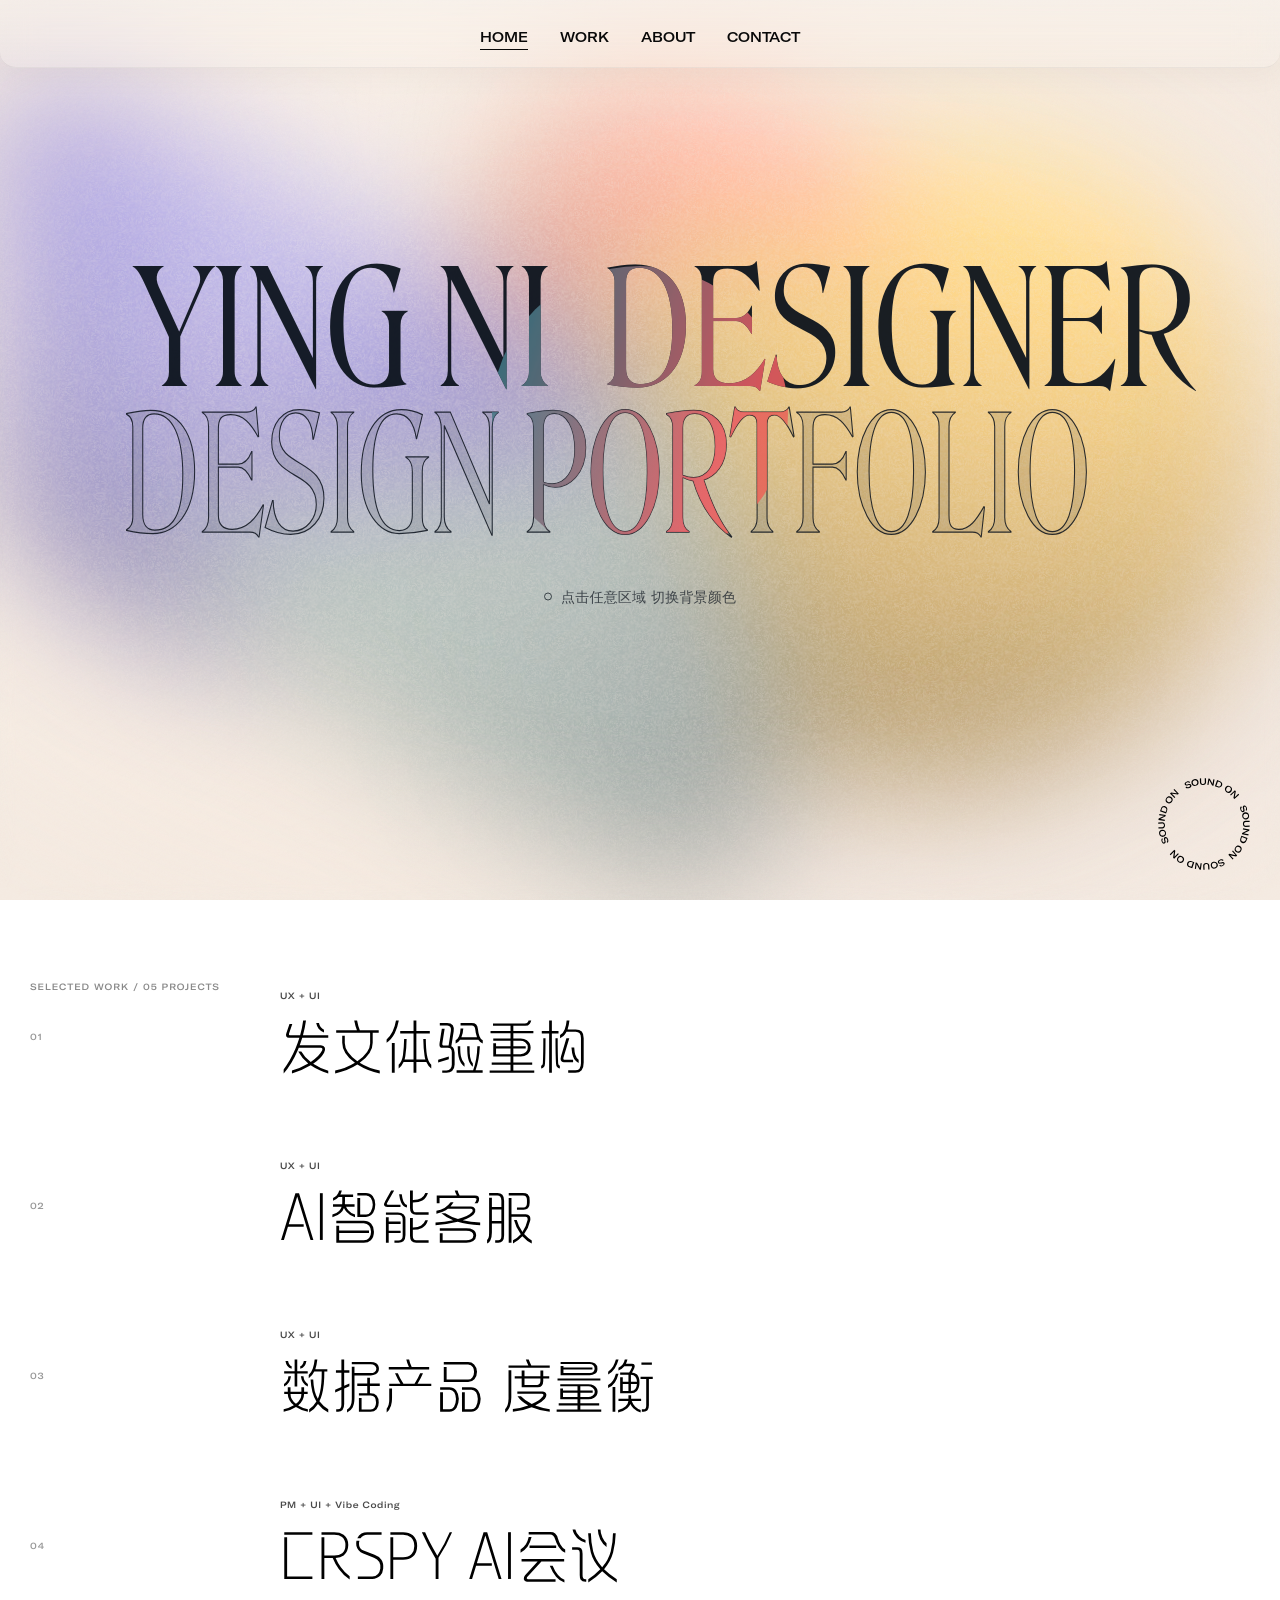
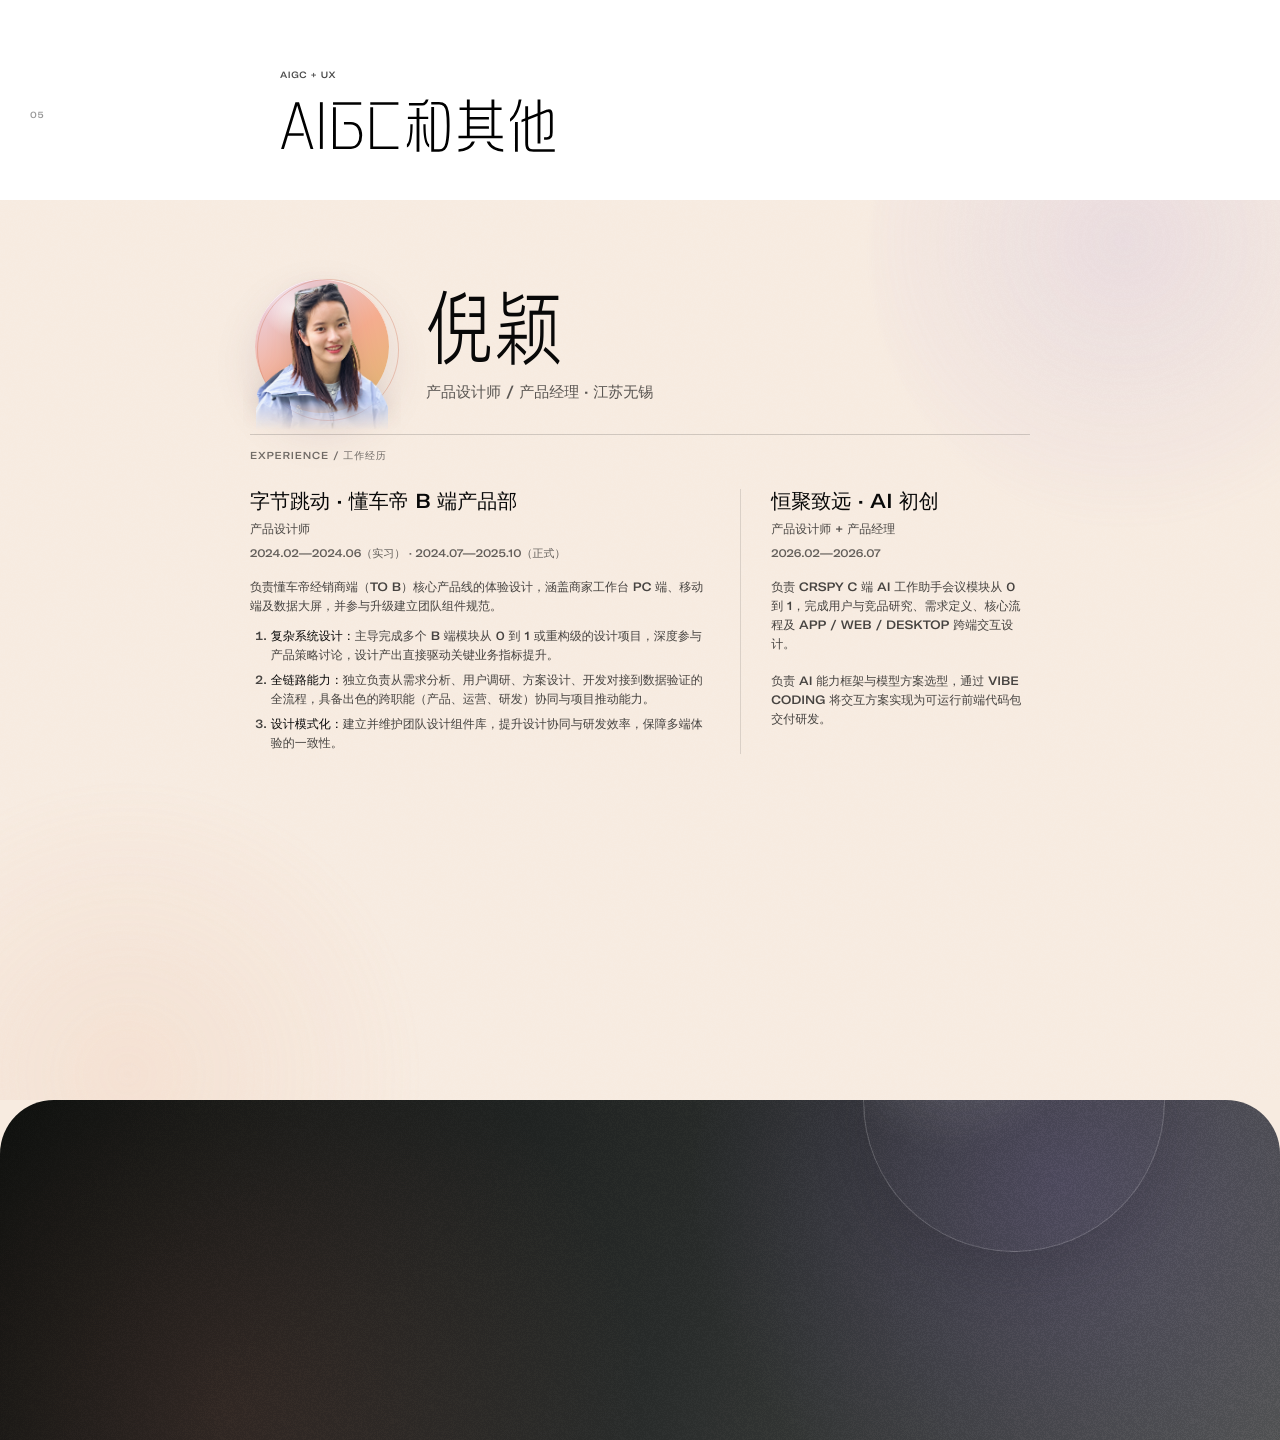
==== index.html @ a5296f66 "Deploy portfolio website" ====
<!doctype html>
<html lang="zh-CN">
  <head>
    <meta charset="UTF-8" />
    <meta name="viewport" content="width=device-width, initial-scale=1" />
    <meta
      name="description"
      content="Ying Ni — designer working where product design, systems thinking and code meet."
    />
    <meta name="theme-color" content="#f4eae1" />
    <title>YING NI DESIGNER — Design Portfolio</title>
    <link rel="stylesheet" href="styles.css?v=20261021-56" />
    <script>document.documentElement.classList.add("js");</script>
    <script src="reference-assets/js/three.r125.min.js" defer></script>
    <script src="reference-assets/js/OBJLoader.js" defer></script>
    <script src="script.js?v=20261021-28" defer></script>
  </head>
  <body>
    <a class="skip-link" href="#work">跳到作品</a>

    <div class="page-transition" aria-hidden="true"></div>
    <div class="project-cursor" aria-hidden="true">
      <span>VIEW PROJECT</span>
      <b>↗</b>
    </div>
    <div class="work-hover-fx" data-work-hover-fx aria-hidden="true"></div>

    <nav class="nav" aria-label="主要导航">
      <div class="nav-primary">
        <button class="nav-link nav-home underline-trigger" type="button" data-scroll-home>
          <span>HOME</span><i aria-hidden="true"></i>
        </button>
        <button class="nav-link nav-work underline-trigger" type="button" data-scroll-work>
          <span>WORK</span><i aria-hidden="true"></i>
        </button>
        <button class="nav-link nav-about underline-trigger" type="button" data-scroll-about>
          <span>ABOUT</span><i aria-hidden="true"></i>
        </button>
        <button class="nav-link nav-contact underline-trigger" type="button" data-scroll-contact>
          <span>CONTACT</span><i aria-hidden="true"></i>
        </button>
      </div>
    </nav>

    <main>
      <section class="hero" id="top" aria-labelledby="hero-title" data-hero>
        <div class="webgl-wrapper" data-webgl aria-hidden="true"></div>
        <div class="webgl-fallback" aria-hidden="true"></div>
        <div class="noise" aria-hidden="true"></div>
        <div class="hero-material" aria-hidden="true">
          <span class="hero-material-grain"></span>
        </div>

        <div class="hero-copy">
          <div class="hero-copy-inner">
            <h1 id="hero-title">
              <span class="reveal-mask hero-mask-1"><span class="reveal-line"><span class="title-text title-line-one">YING NI&nbsp; DESIGNER</span></span></span>
              <span class="reveal-mask hero-mask-2"><span class="reveal-line"><span class="title-text title-line-two">DESIGN PORTFOLIO</span></span></span>
            </h1>
            <p class="hero-instruction reveal-mask hero-mask-3">
              <span class="reveal-line">点击任意区域 切换背景颜色</span>
            </p>
          </div>
        </div>

        <div class="hero-copy hero-copy-accent" aria-hidden="true">
          <div class="hero-copy-inner">
            <span class="title-text title-line-one">YING NI&nbsp; DESIGNER</span>
            <span class="title-text title-line-two">DESIGN PORTFOLIO</span>
            <p class="hero-instruction hero-accent-spacer"><span>&nbsp;</span></p>
          </div>
        </div>

        <div class="hero-lens-ring" aria-hidden="true"></div>

        <button class="sound-control" type="button" aria-label="打开声音" aria-pressed="false" data-sound>
          <img class="sound-icon sound-icon-off" src="reference-assets/img/sound_on.svg" alt="" />
          <img class="sound-icon sound-icon-on" src="reference-assets/img/sound_off.svg" alt="" />
        </button>
      </section>

      <section class="work" id="work" aria-label="精选作品">
        <a class="work-item" href="project-posting.html?v=20261020-2" data-project data-hover-image="reference-assets/work-fx/01X-r4.png" data-hover-color="#f2e8dc" data-hover-scale="1">
          <span class="work-inner">
            <span class="work-org reveal-mask"><span>UX + UI</span></span>
            <span class="work-title work-title-vector reveal-mask" role="img" aria-label="发文体验重构"><span aria-hidden="true"><img class="work-title-art" style="--title-art-width: 499px" src="reference-assets/img/work-title-posting.svg" alt="" draggable="false" /></span></span>
          </span>
        </a>

        <a class="work-item" href="project-ai-service.html?v=20261020-2" data-project data-hover-image="reference-assets/work-fx/02X-r4.png" data-hover-color="#e8edf5" data-hover-scale="1">
          <span class="work-inner">
            <span class="work-org reveal-mask"><span>UX + UI</span></span>
            <span class="work-title work-title-vector reveal-mask" role="img" aria-label="AI智能客服"><span aria-hidden="true"><img class="work-title-art" style="--title-art-width: 411px" src="reference-assets/img/work-title-ai-service.svg" alt="" draggable="false" /></span></span>
          </span>
        </a>

        <a class="work-item" href="project-metrics.html?v=20261020-2" data-project data-hover-image="reference-assets/work-fx/03X-r4.png" data-hover-color="#eee8dd" data-hover-scale="1">
          <span class="work-inner">
            <span class="work-org reveal-mask"><span>UX + UI</span></span>
            <span class="work-title work-title-vector reveal-mask" role="img" aria-label="数据产品 度量衡"><span aria-hidden="true"><img class="work-title-art" style="--title-art-width: 607px" src="reference-assets/img/metric-title-art.svg" alt="" draggable="false" /></span></span>
          </span>
        </a>

        <a class="work-item" href="project-crspy-meeting.html?v=20261020-2" data-project data-hover-image="reference-assets/work-fx/04X-r4.png" data-hover-color="#e2efed" data-hover-scale="0.76">
          <span class="work-inner">
            <span class="work-org reveal-mask"><span>PM + UI + Vibe Coding</span></span>
            <span class="work-title work-title-vector reveal-mask" role="img" aria-label="CRSPY AI会议"><span aria-hidden="true"><img class="work-title-art" style="--title-art-width: 548px" src="reference-assets/img/work-title-crspy-meeting.svg" alt="" draggable="false" /></span></span>
          </span>
        </a>

        <a class="work-item" href="project-aigc.html?v=20261020-2" data-project data-hover-image="reference-assets/work-fx/05X-r4.png" data-hover-color="#eee7f2" data-hover-scale="1">
          <span class="work-inner">
            <span class="work-org reveal-mask"><span>AIGC + UX</span></span>
            <span class="work-title work-title-vector reveal-mask" role="img" aria-label="AIGC和其他"><span aria-hidden="true"><img class="work-title-art" style="--title-art-width: 448px" src="reference-assets/img/work-title-aigc.svg" alt="" draggable="false" /></span></span>
          </span>
        </a>
      </section>

      <section class="about-section" id="about" aria-labelledby="info-title">
      <div class="info-noise" aria-hidden="true"></div>
      <div class="info-grid">
        <div class="info-main">
          <div class="info-identity">
            <figure class="info-portrait">
              <img src="reference-assets/img/ying-ni-portrait-cutout.png?v=20261020-1" alt="倪颖个人照片" />
            </figure>
            <div class="info-name">
              <h2 id="info-title">倪颖</h2>
              <p>产品设计师 / 产品经理 · 江苏无锡</p>
            </div>
          </div>
        </div>
        <section class="info-experience" aria-labelledby="experience-title">
          <p class="info-section-label" id="experience-title">EXPERIENCE / 工作经历</p>
          <article class="info-job">
            <header>
              <h3>字节跳动 · 懂车帝 B 端产品部</h3>
              <p>产品设计师</p>
              <time>2024.02—2024.06（实习） · 2024.07—2025.10（正式）</time>
            </header>
            <p>负责懂车帝经销商端（TO B）核心产品线的体验设计，涵盖商家工作台 PC 端、移动端及数据大屏，并参与升级建立团队组件规范。</p>
            <ol>
              <li><strong>复杂系统设计：</strong>主导完成多个 B 端模块从 0 到 1 或重构级的设计项目，深度参与产品策略讨论，设计产出直接驱动关键业务指标提升。</li>
              <li><strong>全链路能力：</strong>独立负责从需求分析、用户调研、方案设计、开发对接到数据验证的全流程，具备出色的跨职能（产品、运营、研发）协同与项目推动能力。</li>
              <li><strong>设计模式化：</strong>建立并维护团队设计组件库，提升设计协同与研发效率，保障多端体验的一致性。</li>
            </ol>
          </article>
          <article class="info-job">
            <header>
              <h3>恒聚致远 · AI 初创</h3>
              <p>产品设计师 + 产品经理</p>
              <time>2026.02—2026.07</time>
            </header>
            <p>负责 CRSPY C 端 AI 工作助手会议模块从 0 到 1，完成用户与竞品研究、需求定义、核心流程及 APP / WEB / DESKTOP 跨端交互设计。</p>
            <p>负责 AI 能力框架与模型方案选型，通过 VIBE CODING 将交互方案实现为可运行前端代码包交付研发。</p>
          </article>
        </section>
      </div>
      </section>

      <section class="contact-section" id="contact" aria-labelledby="contact-title">
        <div class="contact-noise" aria-hidden="true"></div>
        <div class="contact-inner">
          <header class="contact-header">
            <h2 id="contact-title">CONTACTS</h2>
          </header>

          <div class="contact-details">
            <p>邮箱地址: <a href="mailto:niniaaccd@gmail.com">niniaaccd@gmail.com</a></p>
            <p class="contact-phone">微信/电话: <a href="tel:+8615505286572">155 0528 6572</a></p>
          </div>

          <footer class="contact-footer">
            <p>THANK YOU FOR YOUR VIEWING.</p>
            <p>更新时间：2026-10-21</p>
          </footer>
        </div>
      </section>
    </main>
  </body>
</html>
---- styles.css ----
@font-face {
  font-family: "Roslindale";
  src: url("reference-assets/fonts/Roslindale-DisplayCondensedLight.woff2") format("woff2");
  font-style: normal;
  font-weight: 350;
  font-display: swap;
}

@font-face {
  font-family: "GT America";
  src: url("reference-assets/fonts/GT-America-Extended-Medium.woff2") format("woff2");
  font-style: normal;
  font-weight: 300;
  font-display: swap;
}

@font-face {
  font-family: "Portfolio CN Light";
  src: url("reference-assets/fonts/Portfolio-CN-Light-subset.ttf") format("truetype");
  font-style: normal;
  font-weight: 300;
  font-display: swap;
}

:root {
  --paper: #f4eae1;
  --ink: #080808;
  --line: #e7e4e0;
  --display: "Roslindale", "Bodoni 72", Didot, "Times New Roman", serif;
  --sans: "GT America", "Arial Narrow", Arial, sans-serif;
}

* { box-sizing: border-box; }
html {
  scroll-behavior: smooth;
  scrollbar-width: none;
}
html::-webkit-scrollbar { display: none; }
body {
  margin: 0;
  min-width: 320px;
  color: var(--ink);
  background: #fff;
  font-family: var(--sans);
  -webkit-font-smoothing: antialiased;
  text-rendering: geometricPrecision;
}
main { background: #f7ebe0; }
button, a { color: inherit; font: inherit; }
button { border: 0; }
a { text-decoration: none; }
::selection { color: #fff; background: #5a3df1; }

.skip-link {
  position: fixed;
  z-index: 1000;
  top: 12px;
  left: 12px;
  padding: 10px 14px;
  color: #fff;
  background: #000;
  transform: translateY(-160%);
}
.skip-link:focus { transform: translateY(0); }

.page-transition {
  --transition-x: 50%;
  --transition-y: 50%;
  position: fixed;
  z-index: 900;
  inset: 0;
  pointer-events: none;
  background:
    radial-gradient(circle at var(--transition-x) var(--transition-y), rgba(255,255,255,.98) 0 16%, rgba(238,226,246,.96) 42%, #f7ebe0 72%, #fff 100%);
  clip-path: circle(0 at var(--transition-x) var(--transition-y));
  opacity: 1;
  transition: clip-path 680ms cubic-bezier(.76, 0, .24, 1);
}
.page-transition.is-active { clip-path: circle(150vmax at var(--transition-x) var(--transition-y)); }

.nav {
  position: fixed;
  z-index: 120;
  top: 0;
  left: 0;
  width: 100%;
  height: 68px;
  padding: 30px;
  pointer-events: none;
  background: linear-gradient(180deg, rgba(250,247,243,.44) 0%, rgba(250,247,243,.24) 100%);
  border-bottom: 1px solid rgba(8,8,8,.06);
  border-radius: 0 0 16px 16px;
  box-shadow: 0 8px 30px rgba(35,30,26,.035);
  backdrop-filter: blur(20px) saturate(1.08);
  -webkit-backdrop-filter: blur(20px) saturate(1.08);
  font-size: 14px;
  line-height: 14px;
  text-transform: uppercase;
  transition: color 320ms ease;
}
.is-about-view .nav { color: var(--ink); }
.nav-link {
  position: absolute;
  top: 30px;
  padding: 0;
  cursor: pointer;
  pointer-events: auto;
  background: transparent;
}
.nav-link > span { display: block; }
.nav-primary {
  position: absolute;
  top: 30px;
  left: 50%;
  display: flex;
  align-items: flex-start;
  gap: 32px;
  transform: translateX(-50%);
  pointer-events: auto;
}
.nav-primary .nav-link { position: relative; top: auto; padding: 0; }
.underline-trigger i {
  display: block;
  width: 0;
  height: 1px;
  margin-top: 5px;
  background: currentColor;
  transition: width 420ms cubic-bezier(.16, 1, .3, 1);
}
.underline-trigger:hover i,
.underline-trigger:focus-visible i,
.nav .nav-link[aria-current="location"] > i { width: 100%; }
.underline-trigger:focus-visible { outline: none; }

.hero {
  --lens-x: 50%;
  --lens-y: 46%;
  position: relative;
  width: 100%;
  height: 100vh;
  overflow: hidden;
  isolation: isolate;
  cursor: pointer;
  background: var(--paper);
  user-select: none;
}
.webgl-wrapper,
.webgl-fallback {
  position: absolute;
  z-index: 0;
  inset: 0;
  width: 100%;
  height: 100vh;
  pointer-events: none;
}
.webgl-wrapper canvas {
  display: block;
  filter: blur(64px) saturate(1.06);
  opacity: .76;
}
.webgl-fallback {
  display: none;
  background:
    radial-gradient(circle at 31% 32%, #8d83d8 0 18%, transparent 46%),
    radial-gradient(circle at 72% 29%, #edc879 0 17%, transparent 45%),
    radial-gradient(circle at 56% 68%, #e99a87 0 18%, transparent 48%),
    radial-gradient(circle at 32% 73%, #7f9396 0 12%, transparent 43%);
  filter: blur(64px) saturate(1.06);
  opacity: .76;
}
.webgl-failed .webgl-fallback { display: block; }
.noise,
.info-noise,
.contact-noise {
  position: absolute;
  z-index: 1;
  inset: 0;
  pointer-events: none;
  width: 100%;
  height: 100vh;
  opacity: .2;
  mix-blend-mode: overlay;
  background: url("reference-assets/img/noise.png") repeat;
  background-size: auto;
}
.noise {
  opacity: .07;
  mix-blend-mode: soft-light;
}

.hero-material {
  position: absolute;
  z-index: 2;
  inset: 0;
  overflow: hidden;
  pointer-events: none;
  background:
    radial-gradient(ellipse at 22% 20%, rgba(255,255,255,.15), transparent 38%),
    radial-gradient(ellipse at 78% 76%, rgba(72,56,150,.055), transparent 48%);
  backdrop-filter: blur(7px) saturate(1.13) contrast(1.015);
  -webkit-backdrop-filter: blur(7px) saturate(1.13) contrast(1.015);
  -webkit-mask-image: radial-gradient(ellipse 82% 72% at 50% 49%, #000 0 42%, rgba(0,0,0,.76) 64%, transparent 92%);
  mask-image: radial-gradient(ellipse 82% 72% at 50% 49%, #000 0 42%, rgba(0,0,0,.76) 64%, transparent 92%);
}
.hero-material::before,
.hero-material::after {
  content: "";
  position: absolute;
  pointer-events: none;
}
.hero-material::before {
  top: -42%;
  left: -18%;
  width: 78%;
  height: 156%;
  border-radius: 50%;
  background:
    radial-gradient(ellipse at center, rgba(255,255,255,.38) 0%, rgba(255,255,255,.13) 24%, transparent 66%),
    linear-gradient(114deg, transparent 23%, rgba(255,255,255,.18) 47%, transparent 69%);
  filter: blur(24px);
  mix-blend-mode: screen;
  opacity: .54;
  transform: rotate(10deg) translate3d(-4%, 0, 0);
  animation: material-caustic 13s ease-in-out infinite alternate;
}
.hero-material::after {
  display: none;
}
.hero-material-grain {
  position: absolute;
  z-index: 1;
  inset: -18%;
  background-image:
    url("reference-assets/img/noise.png"),
    repeating-linear-gradient(112deg, transparent 0 54px, rgba(255,255,255,.025) 55px 56px, transparent 57px 112px);
  background-repeat: repeat;
  background-size: 320px 320px, auto;
  background-blend-mode: soft-light;
  mix-blend-mode: soft-light;
  opacity: .22;
  transform: rotate(-2deg) scale(1.08);
}

.hero-copy {
  position: absolute;
  z-index: 4;
  inset: 0;
  display: flex;
  align-items: center;
  justify-content: center;
  width: 100%;
  height: 100vh;
  text-align: center;
  color: rgba(11,18,28,.92);
  mix-blend-mode: normal;
  pointer-events: none;
}
.hero-copy-accent {
  z-index: 5;
  color: transparent;
  opacity: .88;
  clip-path: circle(148px at var(--lens-x) var(--lens-y));
  filter: saturate(1.12);
  transition: clip-path 360ms cubic-bezier(.16,1,.3,1), opacity 280ms ease;
}
.hero-copy-accent .title-text {
  color: transparent;
  background: linear-gradient(110deg, #4937b8 0%, #197d8c 29%, #e06167 60%, #d99a22 100%);
  background-clip: text;
  -webkit-background-clip: text;
  -webkit-text-fill-color: transparent;
  -webkit-text-stroke: 0;
}
.hero-copy-accent .hero-accent-spacer { visibility: hidden; }
.js .hero-copy-accent { opacity: 0; }
.js.is-ready .hero-copy-accent { animation: accent-enter 900ms 1.75s cubic-bezier(.16,1,.3,1) forwards; }
.hero-copy-inner {
  position: relative;
  display: block;
  width: 100%;
  margin: 0 auto;
  font-family: var(--display);
  font-size: 12.5vw;
  font-weight: 300;
  line-height: 11.4vw;
  text-transform: uppercase;
  transform: translateY(-1.5vh);
}
.hero h1 {
  margin: 0;
  color: inherit;
  font: inherit;
}
.reveal-mask { display: block; overflow: hidden; }
.reveal-line,
.work-org > span,
.work-title > span { display: block; }
.title-text {
  position: relative;
  left: 50%;
  display: block;
  width: max-content;
  white-space: nowrap;
  transform: translateX(-50%);
  transform-origin: 50% 50%;
}
.title-line-one {
  color: rgba(11,18,28,.94);
  transform: translateX(calc(-50% + 2vw)) scaleX(.97);
}
.title-line-two {
  color: rgba(11,18,28,.1);
  -webkit-text-stroke: 1.25px rgba(11,18,28,.86);
  transform: translateX(calc(-50% - 2.6vw)) scaleX(.84);
  transition: color 500ms ease, -webkit-text-stroke-color 500ms ease;
}
.hero:hover .title-line-two {
  color: rgba(11,18,28,.16);
  -webkit-text-stroke-color: rgba(11,18,28,.92);
}
.hero-instruction {
  position: relative;
  width: 100%;
  height: 26px;
  margin: 36px 0 0;
  overflow: hidden;
  font-family: var(--sans);
  color: rgba(11,18,28,.7);
  font-size: 14px;
  font-weight: 500;
  line-height: 16px;
  letter-spacing: .015em;
  text-align: center;
  text-transform: uppercase;
}
.hero-instruction .reveal-line {
  display: inline-flex;
  align-items: center;
  justify-content: center;
  gap: 9px;
}
.hero-instruction .reveal-line::before {
  content: "";
  width: 6px;
  height: 6px;
  border: 1px solid currentColor;
  border-radius: 50%;
  animation: instruction-pulse 2.4s ease-in-out infinite;
}
.hero-lens-ring {
  position: absolute;
  z-index: 8;
  top: var(--lens-y);
  left: var(--lens-x);
  width: 296px;
  height: 296px;
  pointer-events: none;
  overflow: hidden;
  border: 1px solid rgba(255,255,255,.58);
  border-radius: 50%;
  background:
    radial-gradient(circle at 29% 23%, rgba(255,255,255,.3) 0 3%, rgba(255,255,255,.09) 18%, transparent 37%),
    radial-gradient(circle at 73% 78%, rgba(69,55,155,.08), transparent 56%);
  box-shadow:
    inset 0 1px 0 rgba(255,255,255,.82),
    inset 0 -28px 52px rgba(44,37,96,.055),
    0 20px 65px rgba(50,42,82,.09),
    0 0 0 1px rgba(11,18,28,.045);
  backdrop-filter: saturate(1.2) contrast(1.035);
  -webkit-backdrop-filter: saturate(1.2) contrast(1.035);
  opacity: 0;
  transform: translate(-50%,-50%) scale(.86);
  transition: opacity 240ms ease, transform 500ms cubic-bezier(.16,1,.3,1);
}
.hero-lens-ring::before,
.hero-lens-ring::after {
  content: "";
  position: absolute;
  pointer-events: none;
}
.hero-lens-ring::before {
  inset: 10px;
  border-top: 1px solid rgba(255,255,255,.7);
  border-left: 1px solid rgba(255,255,255,.22);
  border-radius: 50%;
  transform: rotate(-24deg);
}
.hero-lens-ring::after {
  top: 20%;
  left: 23%;
  width: 8px;
  height: 8px;
  border-radius: 50%;
  background: rgba(255,255,255,.82);
  box-shadow: 0 0 18px rgba(255,255,255,.66);
}
.hero.is-lens-active .hero-lens-ring {
  opacity: 1;
  transform: translate(-50%,-50%) scale(1);
}
.mobile-copy { display: none; }
.js .hero-copy .reveal-line { transform: translateY(150%) skewY(5deg); opacity: 0; }
.js .nav-link > span { transform: translateY(150%) skewY(5deg); opacity: 0; }
.js.is-ready .hero-mask-1 .reveal-line { animation: hero-rise 1000ms .8s cubic-bezier(0, .55, .45, 1) forwards; }
.js.is-ready .hero-mask-2 .reveal-line { animation: hero-rise 1000ms 1.1s cubic-bezier(0, .55, .45, 1) forwards; }
.js.is-ready .hero-mask-3 .reveal-line { animation: hero-rise 1000ms 1.4s cubic-bezier(0, .55, .45, 1) forwards; }
.js.is-ready .hero-mask-4 .reveal-line { animation: hero-rise 1000ms 1.7s cubic-bezier(0, .55, .45, 1) forwards; }
.js.is-ready .nav-home > span { animation: hero-rise 1000ms 1.85s cubic-bezier(0, .55, .45, 1) forwards; }
.js.is-ready .nav-work > span { animation: hero-rise 1000ms 2s cubic-bezier(0, .55, .45, 1) forwards; }
.js.is-ready .nav-about > span { animation: hero-rise 1000ms 2.15s cubic-bezier(0, .55, .45, 1) forwards; }
.js.is-ready .nav-contact > span { animation: hero-rise 1000ms 2.3s cubic-bezier(0, .55, .45, 1) forwards; }

.sound-control {
  position: absolute;
  z-index: 12;
  right: 0;
  bottom: 0;
  width: 104px;
  height: 104px;
  margin: 24px;
  padding: 0;
  cursor: pointer;
  background: transparent;
}
.js .sound-control { opacity: 0; transform: scale(.8); }
.js.is-ready .sound-control { animation: sound-enter 1000ms 2.8s cubic-bezier(.16, 1, .3, 1) forwards; }
.sound-icon {
  position: absolute;
  inset: 0;
  width: 100%;
  height: 100%;
  transition: opacity 240ms ease;
}
.sound-icon-on { opacity: 0; }
.sound-control.is-on .sound-icon-off { opacity: 0; }
.sound-control.is-on .sound-icon-on { opacity: 1; animation: sound-rotate 30s linear infinite; }
.sound-control:focus-visible { outline: 1px solid #000; outline-offset: -7px; }

.work {
  counter-reset: work-index;
  position: relative;
  isolation: isolate;
  width: 100%;
  height: 100vh;
  min-height: 100vh;
  padding-top: 52px;
  display: flex;
  flex-direction: column;
  background: #fff;
  transition: background-color 560ms cubic-bezier(.16, 1, .3, 1);
}
.work::before {
  content: "SELECTED WORK  /  05 PROJECTS";
  position: absolute;
  z-index: 52;
  top: 82px;
  left: 30px;
  color: rgba(8,8,8,.48);
  font-size: 9px;
  letter-spacing: .11em;
  pointer-events: none;
}
.work-hover-fx {
  position: fixed;
  z-index: 48;
  inset: 0;
  width: 100vw;
  height: 100vh;
  overflow: hidden;
  pointer-events: none;
  visibility: hidden;
  opacity: 0;
  transition: opacity 360ms ease, visibility 360ms;
}
.work-hover-fx.is-visible { visibility: visible; opacity: 1; }
.work-hover-fx canvas {
  display: none;
  width: 100vw;
  height: 100vh;
}
.work-preview-image {
  position: absolute;
  top: 5vh;
  right: 1.5vw;
  width: min(61vw, 820px);
  height: min(76vh, 620px);
  object-fit: contain;
  object-position: top right;
  mix-blend-mode: multiply;
  filter: saturate(.9) contrast(.985) drop-shadow(0 26px 50px rgba(29,24,20,.12));
  opacity: 0;
  transform: translate3d(7%, -4%, 0) scale(var(--preview-enter-scale, .94));
  transform-origin: 78% 18%;
  transition: opacity 300ms ease, transform 720ms cubic-bezier(.16, 1, .3, 1);
  will-change: transform, opacity;
}
.work-hover-fx.is-visible .work-preview-image {
  opacity: 1;
  transform: translate3d(0, 0, 0) scale(var(--preview-scale, 1));
}
.work-hover-text {
  position: fixed;
  z-index: 47;
  inset: 0;
  width: 100vw;
  height: 100vh;
  overflow: hidden;
  pointer-events: none;
}
.work-hover-text-mask {
  position: absolute;
  top: 0;
  left: 0;
  overflow: hidden;
  opacity: 0;
  will-change: transform, width, height;
}
.work-hover-text-clone {
  position: absolute;
  top: 0;
  left: 0;
  margin: 0;
  color: #fff;
  border-color: #fff;
  will-change: transform;
}
.js .work-hover-text-clone .work-org > span,
.js .work-hover-text-clone .work-title > span {
  transform: none;
  opacity: 1;
  transition: none;
}
.work-hover-enabled .project-cursor { display: none; }
.work-item {
  position: relative;
  z-index: 46;
  flex: 1 1 20%;
  display: flex;
  align-items: center;
  justify-content: center;
  min-height: 0;
  overflow: hidden;
  counter-increment: work-index;
}
.work-item::before,
.work-item::after {
  position: absolute;
  z-index: 50;
  top: 50%;
  color: rgba(8,8,8,.42);
  font-size: 9px;
  line-height: 1;
  letter-spacing: .1em;
  pointer-events: none;
  transform: translateY(-50%);
  transition: color 280ms ease, transform 520ms cubic-bezier(.16,1,.3,1), opacity 280ms ease;
}
.work-item::before { content: "0" counter(work-index); left: 30px; }
.work-item::after { content: "VIEW  ↗"; right: 30px; opacity: 0; transform: translate(-8px,-50%); }
.work-item:hover::before,
.work-item:focus-visible::before { color: rgba(8,8,8,.78); }
.work-item:hover::after,
.work-item:focus-visible::after { color: rgba(8,8,8,.7); opacity: 1; transform: translate(0,-50%); }
.work-item.is-hovered { z-index: 49; }
.work-inner {
  position: relative;
  display: block;
  width: min(780px, 75vw);
  padding: 9px 30px 12px;
  border-bottom: 0;
}
.work-scribble {
  position: absolute;
  z-index: 4;
  overflow: visible;
  pointer-events: none;
  opacity: 0;
  transition: opacity 80ms linear;
}
.work-scribble path {
  fill: none;
  stroke: #090909;
  stroke-width: 2;
  stroke-linecap: round;
  stroke-linejoin: round;
  vector-effect: non-scaling-stroke;
  stroke-dasharray: 1;
  stroke-dashoffset: 1;
  transition: stroke-dashoffset 680ms cubic-bezier(.16, 1, .3, 1);
}
.work-scribble path:last-child { transition-delay: 70ms; }
.work-item.is-hovered .work-scribble { opacity: 1; }
.work-item.is-hovered .work-scribble path { stroke-dashoffset: 0; }
.work-org {
  display: inline-block;
  height: 11px;
  margin-bottom: 8px;
  color: rgba(8,8,8,.74);
  font-size: 9px;
  font-weight: 500;
  line-height: 10px;
  letter-spacing: .06em;
}
.work-title {
  font-family: "Songti SC", STSong, SimSun, serif;
  font-size: 100px;
  font-weight: 400;
  line-height: 1;
  letter-spacing: -.04em;
}
.work-title-vector {
  font-size: 62px;
  letter-spacing: 0;
}
.work-title-art {
  display: block;
  width: auto;
  max-width: 100%;
  height: 62px;
  object-fit: fill;
  object-position: left center;
  user-select: none;
}
.work-hover-text-clone .work-title-art {
  filter: invert(1);
}
.js .work-org > span,
.js .work-title > span {
  transform: translateY(150%) skewY(7deg);
  opacity: 0;
  transition: transform 1000ms cubic-bezier(.16, 1, .3, 1), opacity 800ms ease;
}
.js .work-item.is-visible .work-org > span,
.js .work-item.is-visible .work-title > span { transform: translateY(0) skewY(0); opacity: 1; }
.js .work-item.is-visible .work-title:nth-of-type(2) > span { transition-delay: 90ms; }
.js .work-item.is-visible .work-title:nth-of-type(3) > span { transition-delay: 180ms; }
.work-item:focus-visible { outline: 2px solid #000; outline-offset: -10px; }

.project-cursor {
  position: absolute;
  z-index: 500;
  top: 0;
  left: 0;
  width: 116px;
  height: 116px;
  display: grid;
  place-content: center;
  pointer-events: none;
  color: #fff;
  background: #000;
  border-radius: 50%;
  opacity: 0;
  transform: translate3d(-50%, -50%, 0) scale(.72);
  transition: opacity 200ms ease, transform 380ms cubic-bezier(.16, 1, .3, 1);
}
.project-cursor.is-visible { opacity: 1; transform: translate3d(-50%, -50%, 0) scale(1); }
.project-cursor span { font-size: 9px; letter-spacing: .08em; }
.project-cursor b { margin-top: 4px; text-align: center; font-size: 22px; font-weight: 400; }
.project-cursor.is-visible b { animation: arrow-orbit 4s linear infinite; }

.about-section {
  position: relative;
  min-height: 100vh;
  overflow: hidden;
  isolation: isolate;
  color: var(--ink);
  background: #f7ebe0;
}
.about-section::before,
.about-section::after {
  content: "";
  position: absolute;
  z-index: 0;
  border-radius: 50%;
  pointer-events: none;
  filter: blur(2px);
}
.about-section::before {
  top: -18vw;
  right: -12vw;
  width: 44vw;
  height: 44vw;
  background: radial-gradient(circle at 45% 48%, rgba(164,142,215,.16), rgba(247,235,224,0) 68%);
}
.about-section::after {
  bottom: -22vw;
  left: -14vw;
  width: 48vw;
  height: 48vw;
  background: radial-gradient(circle at 50% 50%, rgba(231,166,130,.14), rgba(247,235,224,0) 68%);
}
.info-noise { z-index: 0; opacity: .08; }
.info-grid {
  position: relative;
  z-index: 1;
  width: min(780px, 75vw);
  min-height: 100vh;
  margin: 0 auto;
  padding: 74px 0 42px;
  display: grid;
  grid-template-columns: minmax(0, 1fr);
  grid-template-rows: auto 1fr;
  gap: 16px 56px;
  align-content: start;
}
.info-main {
  grid-column: 1;
  grid-row: 1;
}
.info-identity {
  display: grid;
  grid-template-columns: 144px minmax(0, 1fr);
  gap: 32px;
  align-items: center;
}
.info-main h2 {
  max-width: 900px;
  margin: 0;
  font-family: "Portfolio CN Light", "PingFang SC", sans-serif;
  font-size: clamp(58px, 6.4vw, 82px);
  font-weight: 300;
  line-height: .94;
  letter-spacing: .02em;
  transform: scaleX(.84);
  transform-origin: 0 50%;
}
.info-name > p { max-width: 640px; margin: 14px 0 0; color: rgba(8,8,8,.66); font-size: 15px; line-height: 1.55; }
.info-portrait {
  position: relative;
  width: 144px;
  aspect-ratio: 1;
  margin: 0;
  justify-self: start;
  overflow: visible;
  border: 0;
  border-radius: 50%;
  background: transparent;
  box-shadow: none;
  isolation: isolate;
}
.info-portrait::before,
.info-portrait::after {
  content: "";
  position: absolute;
  border-radius: 50%;
}
.info-portrait::before {
  z-index: -2;
  inset: 5px;
  background:
    radial-gradient(circle at 28% 22%, rgba(255,255,255,.8), transparent 20%),
    linear-gradient(145deg, #e8d8f4 0%, #f5ad8f 54%, #e0b96f 100%);
  box-shadow: 0 18px 44px rgba(92,63,83,.13), inset 0 1px 0 rgba(255,255,255,.72);
}
.info-portrait::after {
  z-index: -1;
  inset: 1px;
  border: 1px solid rgba(208,116,87,.34);
  transform: translate(6px, 4px);
}
.info-portrait img {
  z-index: 1;
  position: absolute;
  left: -5%;
  bottom: -8%;
  display: block;
  width: 110%;
  height: 110%;
  object-fit: contain;
  object-position: 50% 100%;
  filter: drop-shadow(0 8px 12px rgba(67,39,30,.13));
  -webkit-mask-image: linear-gradient(to bottom, #000 0%, #000 82%, transparent 100%);
  mask-image: linear-gradient(to bottom, #000 0%, #000 82%, transparent 100%);
}
.info-experience {
  grid-column: 1;
  grid-row: 2;
  margin: 0;
  padding-top: 14px;
  display: grid;
  grid-template-columns: minmax(0, 1.35fr) minmax(260px, .85fr);
  gap: 24px 30px;
  align-content: start;
  border-top: 1px solid rgba(8,8,8,.16);
}
.info-section-label { grid-column: 1 / -1; margin: 0 0 2px; color: rgba(8,8,8,.56); font-size: 10px; letter-spacing: .08em; }
.info-job + .info-job { padding-left: 30px; border-left: 1px solid rgba(8,8,8,.12); }
.info-job h3 { margin: 0; font-size: 20px; font-weight: 500; line-height: 1.25; }
.info-job header > p { margin: 7px 0 0; color: rgba(8,8,8,.72); font-size: 12px; }
.info-job time { display: block; margin-top: 8px; color: rgba(8,8,8,.62); font-size: 11px; line-height: 1.4; }
.info-job > p,
.info-job li { color: rgba(8,8,8,.74); font-size: 12px; line-height: 1.58; }
.info-job > p { margin: 18px 0 0; }
.info-job ol { margin: 11px 0 0; padding-left: 1.3em; }
.info-job li + li { margin-top: 6px; }
.info-job li strong { color: var(--ink); font-weight: 500; }

.contact-section {
  position: relative;
  min-height: 340px;
  overflow: hidden;
  isolation: isolate;
  color: #f6f2ec;
  background:
    radial-gradient(circle at 83% 24%, rgba(120,101,174,.27), transparent 34%),
    radial-gradient(circle at 18% 92%, rgba(193,108,91,.14), transparent 38%),
    linear-gradient(112deg, #0c0f0d 0%, #282b2a 54%, #4f5150 100%);
  border-radius: 54px 54px 0 0;
}
.contact-section::before {
  content: "";
  position: absolute;
  z-index: 0;
  top: -150px;
  right: 9%;
  width: 300px;
  height: 300px;
  border: 1px solid rgba(255,255,255,.16);
  border-radius: 50%;
  box-shadow: inset 0 1px 0 rgba(255,255,255,.28), 0 22px 60px rgba(0,0,0,.14);
  background: radial-gradient(circle at 30% 25%, rgba(255,255,255,.16), transparent 42%);
  pointer-events: none;
}
.contact-noise { z-index: 0; height: 100%; opacity: .1; }
.contact-inner {
  position: relative;
  z-index: 1;
  width: min(1100px, calc(100% - 80px));
  min-height: 340px;
  margin: 0 auto;
  padding: 52px 0 38px;
  display: flex;
  flex-direction: column;
}
.contact-header {
  display: flex;
  align-items: flex-start;
  justify-content: space-between;
  gap: 40px;
}
.contact-header h2 {
  margin: 0;
  font-family: var(--sans);
  font-size: clamp(30px, 3vw, 42px);
  font-weight: 500;
  line-height: 1;
  letter-spacing: -.03em;
}
.contact-resume {
  margin-top: 3px;
  padding-bottom: 3px;
  font-size: 16px;
  font-weight: 500;
  border-bottom: 1px solid currentColor;
}
.contact-details {
  align-self: flex-start;
  width: min(380px, 100%);
  margin-top: 26px;
  color: rgba(246,242,236,.82);
  font-size: 14px;
}
.contact-details p { margin: 0; }
.contact-details a {
  color: inherit;
  text-decoration: underline;
  text-decoration-color: transparent;
  text-decoration-thickness: 1px;
  text-underline-offset: 4px;
  transition: color 220ms ease, text-decoration-color 220ms ease;
}
.contact-details a:hover,
.contact-details a:focus-visible { color: #fff; text-decoration-color: rgba(255,255,255,.68); outline: none; }
.contact-phone {
  margin-top: 14px !important;
  padding: 11px 14px;
  background: rgba(255,255,255,.17);
  border-radius: 4px;
}
.contact-phone a { font-weight: 500; }
.contact-footer {
  width: 100%;
  margin-top: auto;
  padding-top: 12px;
  display: flex;
  align-items: center;
  justify-content: space-between;
  gap: 24px;
  color: rgba(246,242,236,.76);
  border-top: 1px solid rgba(246,242,236,.33);
  font-size: 13px;
  letter-spacing: .01em;
}
.contact-footer p { margin: 0; }
.js .contact-header,
.js .contact-details,
.js .contact-footer {
  opacity: 0;
  transform: translateY(18px);
  transition: opacity 700ms ease, transform 900ms cubic-bezier(.16, 1, .3, 1);
}
.js .contact-section.is-visible .contact-header,
.js .contact-section.is-visible .contact-details,
.js .contact-section.is-visible .contact-footer { opacity: 1; transform: translateY(0); }
.js .contact-section.is-visible .contact-details { transition-delay: 100ms; }
.js .contact-section.is-visible .contact-footer { transition-delay: 180ms; }

@keyframes hero-rise { to { transform: translateY(0) skewY(0); opacity: 1; } }
@keyframes accent-enter { to { opacity: .88; } }
@keyframes material-caustic {
  0% { transform: rotate(10deg) translate3d(-4%, -2%, 0) scale(.98); opacity: .42; }
  52% { transform: rotate(13deg) translate3d(24%, 1%, 0) scale(1.08); opacity: .62; }
  100% { transform: rotate(8deg) translate3d(54%, 3%, 0) scale(1.02); opacity: .48; }
}
@keyframes lens-drift {
  0% { clip-path: circle(112px at 28% 42%); }
  50% { clip-path: circle(136px at 66% 50%); }
  100% { clip-path: circle(118px at 78% 62%); }
}
@keyframes instruction-pulse { 50% { background: currentColor; transform: scale(.72); } }
@keyframes sound-enter { to { transform: scale(1); opacity: 1; } }
@keyframes sound-rotate { to { transform: rotate(360deg); } }
@keyframes arrow-orbit { to { transform: rotate(360deg); } }

@media (pointer: coarse) {
  .project-cursor,
  .work-hover-fx,
  .work-hover-text { display: none; }
  .hero-lens-ring { display: none; }
  .js.is-ready .hero-copy-accent {
    animation: accent-enter 900ms 1.75s cubic-bezier(.16,1,.3,1) forwards,
               lens-drift 10s 2.6s ease-in-out infinite alternate both;
  }
}

@media (min-width: 1400px) {
  .hero-copy-inner {
    font-size: 170px;
    line-height: 158px;
  }
}

@media (max-width: 820px) {
  .work::before { top: 72px; left: 18px; }
  .work-item::before { left: 18px; }
  .work-item::after { right: 18px; }
  .work-item { min-height: 0; }
  .work-inner { width: calc(100% - 36px); padding: 7px 0 9px; }
  .work-org { height: 10px; margin-bottom: 7px; font-size: 8px; line-height: 9px; }
  .work-title { font-size: 56px; line-height: 1; }
  .work-title-vector { font-size: 56px; }
  .work-title-art { height: 56px; }
  .work-preview-image { width: 66vw; height: 66vh; top: 8vh; right: -2vw; }
}

@media (min-width: 541px) and (max-width: 820px) {
  .info-grid {
    width: calc(100% - 36px);
    padding: 58px 0 24px;
    grid-template-columns: minmax(0, 1fr);
    gap: 12px 20px;
  }
  .info-identity { grid-template-columns: 96px minmax(0, 1fr); gap: 20px; }
  .info-main h2 { font-size: 46px; }
  .info-name > p { margin-top: 8px; font-size: 11px; }
  .info-section-label { font-size: 8px; }
  .info-portrait { width: 96px; justify-self: start; }
  .info-experience {
    padding-top: 10px;
    grid-template-columns: minmax(0, 1.4fr) minmax(140px, .85fr);
    gap: 10px 14px;
  }
  .info-job + .info-job { padding-left: 14px; }
  .info-job h3 { font-size: 16px; }
  .info-job header > p { margin-top: 5px; font-size: 9px; }
  .info-job time { margin-top: 5px; font-size: 9px; }
  .info-job > p,
  .info-job li { font-size: 10px; line-height: 1.5; }
  .info-job > p { margin-top: 11px; }
  .info-job ol { margin-top: 7px; }
  .info-job li + li { margin-top: 3px; }
  .contact-inner { width: calc(100% - 56px); }
}

@media (max-width: 768px) {
  .desktop-copy { display: none; }
  .mobile-copy { display: inline; }
}

@media (max-width: 540px) {
  .hero,
  .webgl-wrapper,
  .webgl-fallback,
  .hero-copy,
  .noise { height: calc(100vh - 114px); }
  .webgl-wrapper canvas { opacity: .8; }
  .hero-material {
    inset: 0;
    backdrop-filter: blur(5px) saturate(1.1) contrast(1.01);
    -webkit-backdrop-filter: blur(5px) saturate(1.1) contrast(1.01);
    -webkit-mask-image: radial-gradient(ellipse 90% 68% at 48% 46%, #000 0 34%, rgba(0,0,0,.72) 60%, transparent 92%);
    mask-image: radial-gradient(ellipse 90% 68% at 48% 46%, #000 0 34%, rgba(0,0,0,.72) 60%, transparent 92%);
  }
  .hero-material-grain { opacity: .18; }
  .hero-copy { justify-content: flex-start; text-align: left; }
  .hero-copy-inner {
    width: 100%;
    padding: 20px;
    font-size: 24vw;
    line-height: 20vw;
  }
  .title-text {
    left: 0;
    transform-origin: 0 50%;
  }
  .hero-copy-inner {
    transform: translateY(-1.5vh);
  }
  .title-line-one { transform: scaleX(.54); }
  .title-line-two {
    -webkit-text-stroke-width: 1px;
    transform: scaleX(.51);
  }
  .hero-instruction {
    height: auto;
    font-size: 14px;
    line-height: 16px;
    text-align: left;
  }
  .hero-instruction .reveal-line { justify-content: flex-start; }
  .hero-copy-accent {
    filter: saturate(1.06);
  }
  .nav {
    height: 59px;
    padding: 0;
    border-radius: 0 0 14px 14px;
    backdrop-filter: blur(16px) saturate(1.2);
    -webkit-backdrop-filter: blur(16px) saturate(1.2);
    font-size: 13px;
    line-height: 13px;
  }
  .nav-link { top: 0; padding: 20px; }
  .nav-primary { top: 0; left: 50%; gap: 0; transform: translateX(-50%); }
  .nav-primary .nav-link { padding: 20px 7px; }
  .about-section { min-height: 100vh; overflow: visible; }
  .info-grid { width: calc(100% - 40px); min-height: auto; padding: 86px 0 60px; display: block; }
  .info-main h2 { font-size: clamp(50px, 14vw, 88px); }
  .info-main { display: block; }
  .info-identity { display: grid; grid-template-columns: 104px minmax(0, 1fr); gap: 18px; align-items: center; }
  .info-name > p { margin-top: 12px; font-size: 13px; }
  .info-portrait {
    position: relative;
    width: 96px;
    justify-self: start;
  }
  .info-experience { margin-top: 28px; padding-top: 18px; display: block; }
  .info-section-label { margin-bottom: 28px; }
  .info-job + .info-job { margin-top: 40px; padding: 30px 0 0; border-top: 1px solid rgba(8,8,8,.12); border-left: 0; }
  .info-job h3 { font-size: 22px; }
  .info-job > p,
  .info-job li { font-size: 13px; line-height: 1.7; }
  .sound-control {
    width: 88px;
    height: 88px;
    margin: 15px;
  }
  .work-item { min-height: 0; }
  .work::before { top: 68px; left: 20px; font-size: 7px; }
  .work-item::before { left: 20px; font-size: 7px; }
  .work-item::after { display: none; }
  .work-inner { width: calc(100% - 40px); padding-right: 0; padding-left: 0; }
  .work-title { font-size: 46px; line-height: 1; }
  .work-title-vector { font-size: 46px; }
  .work-title-art { height: 46px; }
  .contact-section { border-radius: 30px 30px 0 0; }
  .contact-inner { width: calc(100% - 40px); padding: 50px 0 36px; }
  .contact-header h2 { font-size: 30px; }
  .contact-resume { font-size: 13px; }
  .contact-details { align-self: center; font-size: 13px; }
  .contact-phone { margin-top: 12px !important; }
  .contact-footer { align-items: flex-start; flex-direction: column; gap: 4px; padding-top: 10px; font-size: 11px; }
}

@media (max-width: 320px) {
  .hero-instruction { margin-top: 15px; font-size: 12px; }
  .sound-control { margin: 10px; }
  .nav { font-size: 12px; }
  .nav-link { padding: 15px; }
  .nav-primary .nav-link { padding: 15px 4px; }
  .work-title { font-size: 42px; }
  .work-title-vector { font-size: 42px; }
  .work-title-art { height: 42px; }
}

@media (prefers-reduced-motion: reduce) {
  html { scroll-behavior: auto; }
  *, *::before, *::after { animation-duration: .001ms !important; animation-iteration-count: 1 !important; transition-duration: .001ms !important; }
  .js .hero-copy .reveal-line,
  .js .work-org > span,
  .js .work-title > span { transform: none; opacity: 1; }
  .hero-lens-ring { display: none; }
  .hero-copy-accent { clip-path: circle(148px at 50% 46%); }
}
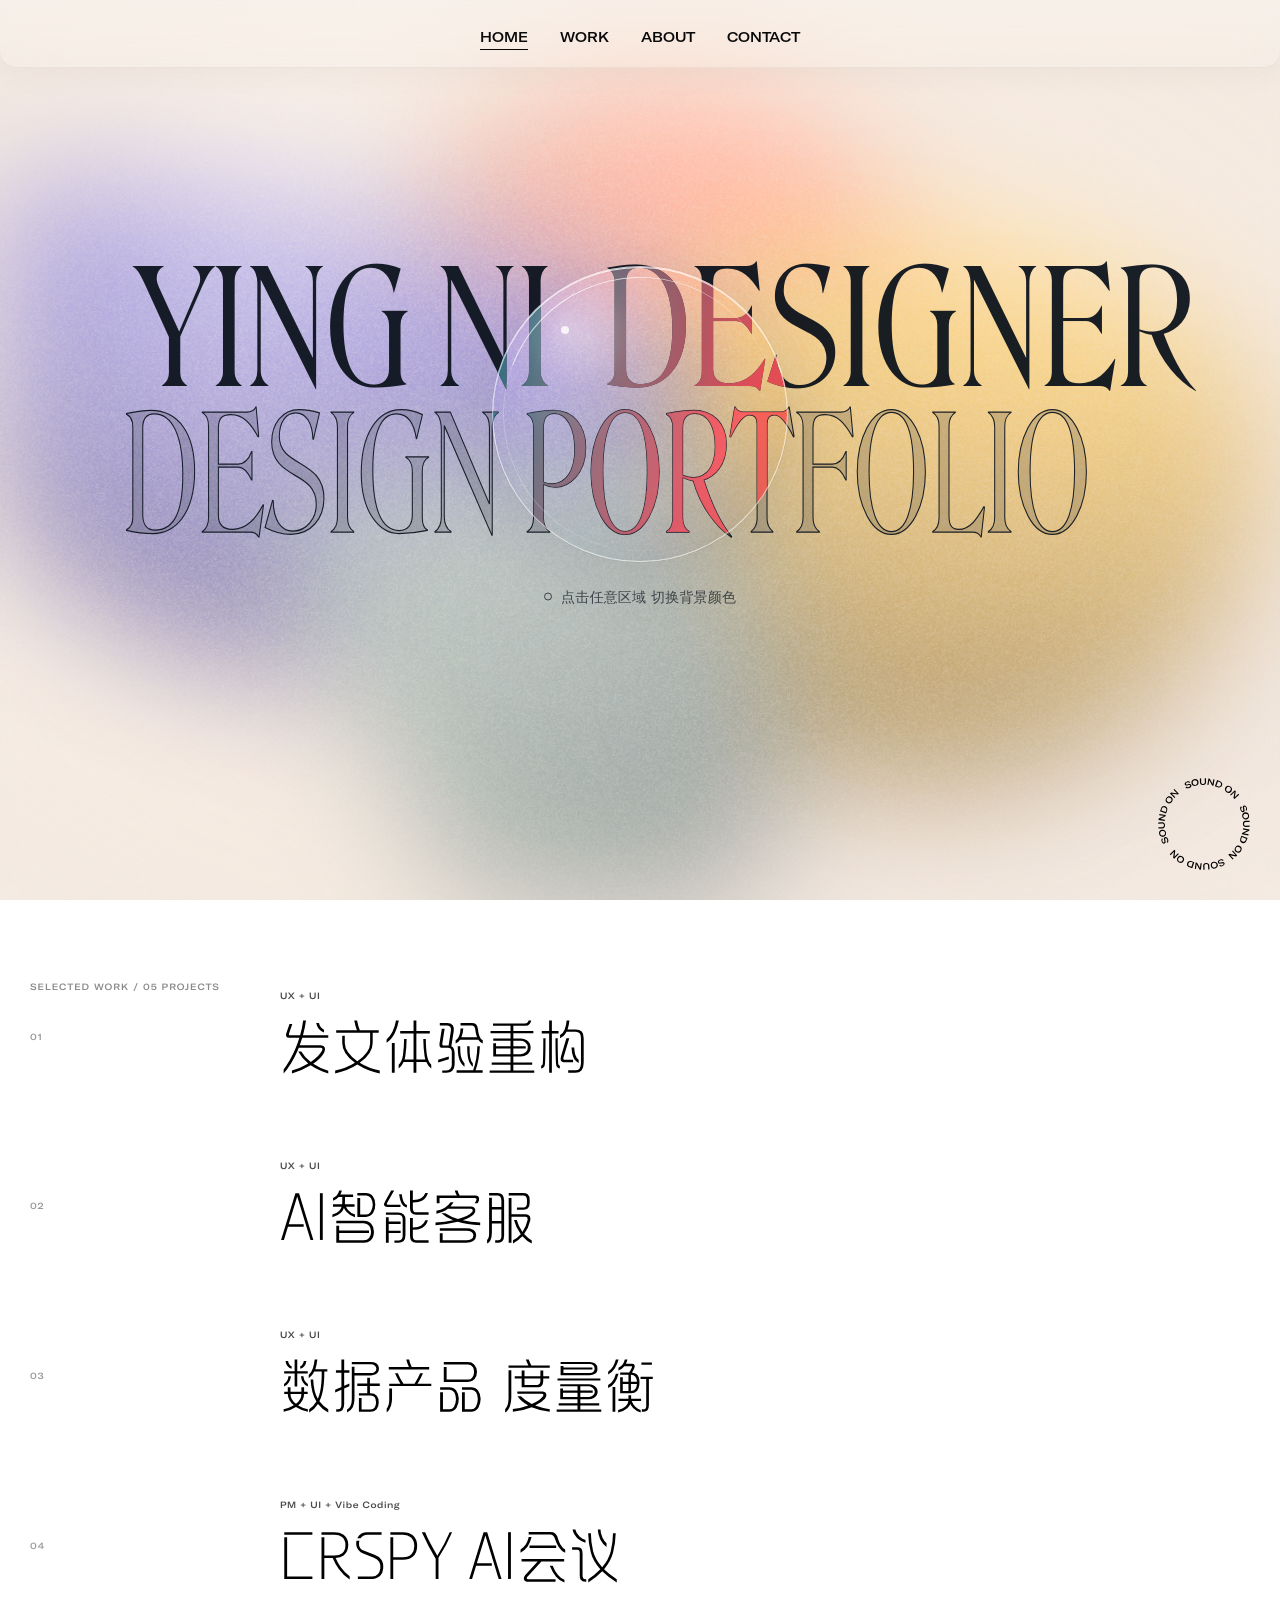
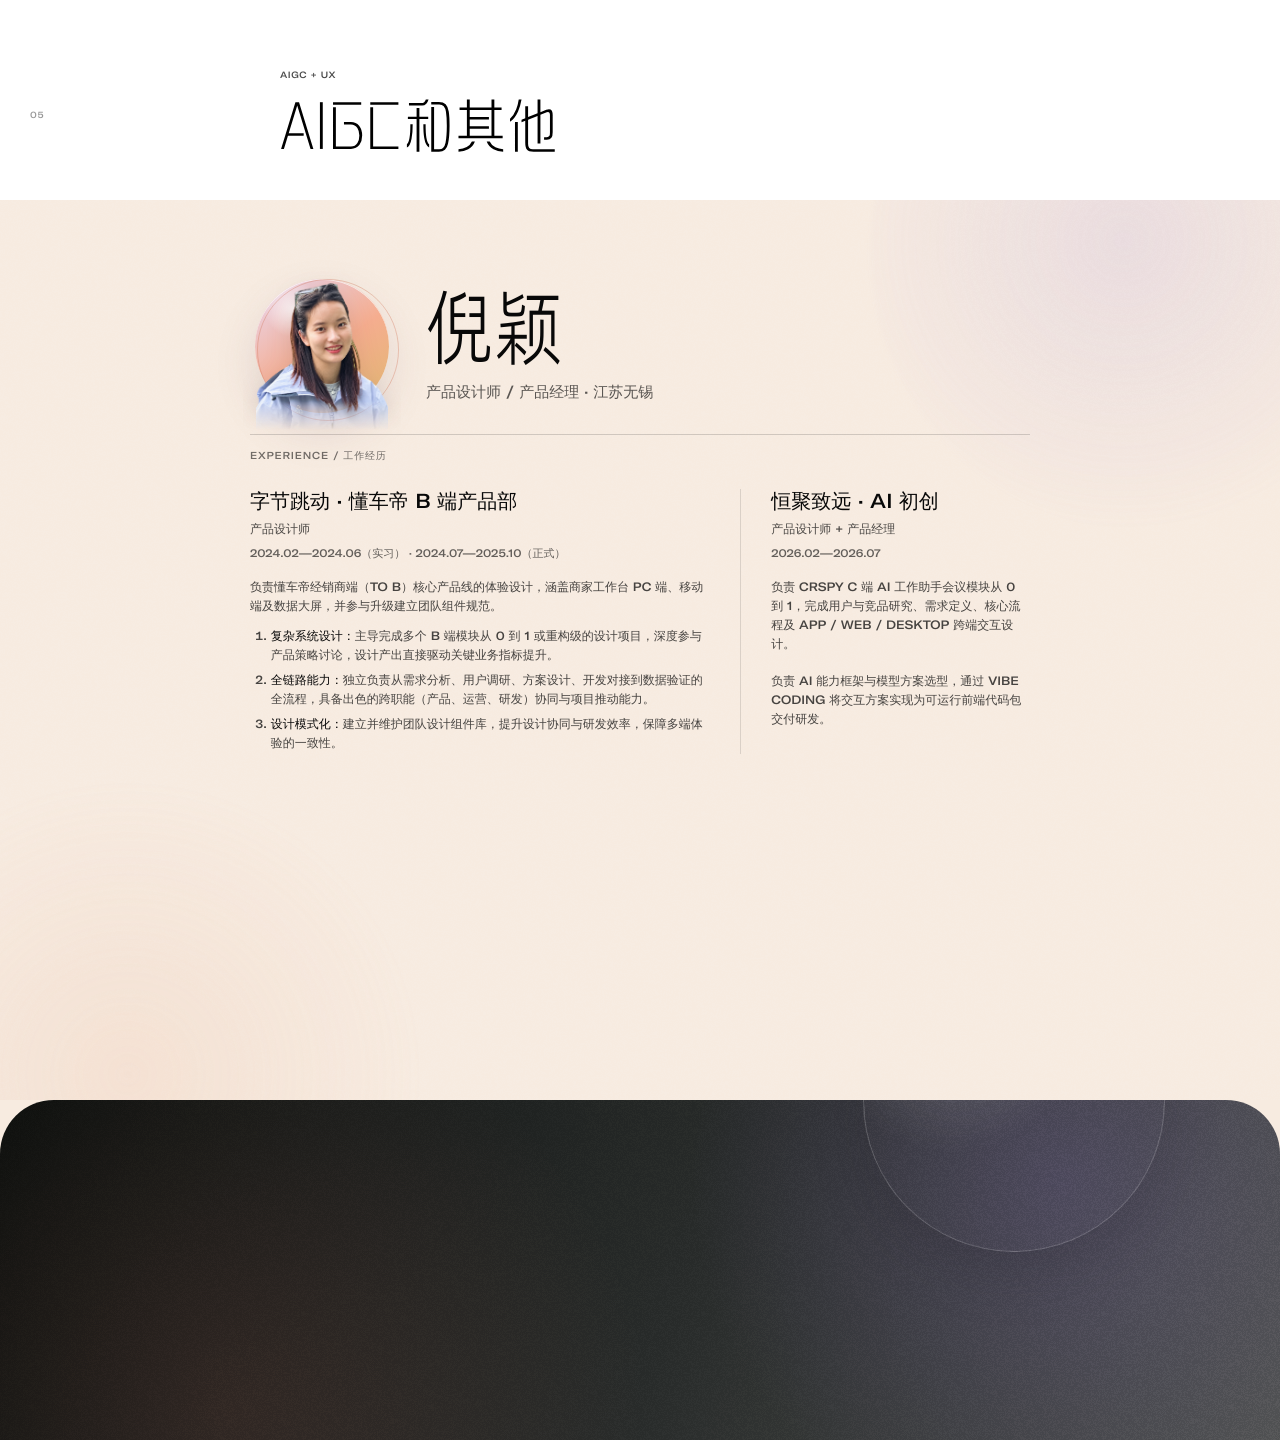
==== commit fc399e28: "Optimize portfolio images for web delivery" ====
--- a/index.html
+++ b/index.html
@@ -80,35 +80,35 @@
       </section>
 
       <section class="work" id="work" aria-label="精选作品">
-        <a class="work-item" href="project-posting.html?v=20261020-2" data-project data-hover-image="reference-assets/work-fx/01X-r4.png" data-hover-color="#f2e8dc" data-hover-scale="1">
+        <a class="work-item" href="project-posting.html?v=20261020-2" data-project data-hover-image="reference-assets/work-fx/01X-r4.webp" data-hover-color="#f2e8dc" data-hover-scale="1">
           <span class="work-inner">
             <span class="work-org reveal-mask"><span>UX + UI</span></span>
             <span class="work-title work-title-vector reveal-mask" role="img" aria-label="发文体验重构"><span aria-hidden="true"><img class="work-title-art" style="--title-art-width: 499px" src="reference-assets/img/work-title-posting.svg" alt="" draggable="false" /></span></span>
           </span>
         </a>
 
-        <a class="work-item" href="project-ai-service.html?v=20261020-2" data-project data-hover-image="reference-assets/work-fx/02X-r4.png" data-hover-color="#e8edf5" data-hover-scale="1">
+        <a class="work-item" href="project-ai-service.html?v=20261020-2" data-project data-hover-image="reference-assets/work-fx/02X-r4.webp" data-hover-color="#e8edf5" data-hover-scale="1">
           <span class="work-inner">
             <span class="work-org reveal-mask"><span>UX + UI</span></span>
             <span class="work-title work-title-vector reveal-mask" role="img" aria-label="AI智能客服"><span aria-hidden="true"><img class="work-title-art" style="--title-art-width: 411px" src="reference-assets/img/work-title-ai-service.svg" alt="" draggable="false" /></span></span>
           </span>
         </a>
 
-        <a class="work-item" href="project-metrics.html?v=20261020-2" data-project data-hover-image="reference-assets/work-fx/03X-r4.png" data-hover-color="#eee8dd" data-hover-scale="1">
+        <a class="work-item" href="project-metrics.html?v=20261020-2" data-project data-hover-image="reference-assets/work-fx/03X-r4.webp" data-hover-color="#eee8dd" data-hover-scale="1">
           <span class="work-inner">
             <span class="work-org reveal-mask"><span>UX + UI</span></span>
             <span class="work-title work-title-vector reveal-mask" role="img" aria-label="数据产品 度量衡"><span aria-hidden="true"><img class="work-title-art" style="--title-art-width: 607px" src="reference-assets/img/metric-title-art.svg" alt="" draggable="false" /></span></span>
           </span>
         </a>
 
-        <a class="work-item" href="project-crspy-meeting.html?v=20261020-2" data-project data-hover-image="reference-assets/work-fx/04X-r4.png" data-hover-color="#e2efed" data-hover-scale="0.76">
+        <a class="work-item" href="project-crspy-meeting.html?v=20261020-2" data-project data-hover-image="reference-assets/work-fx/04X-r4.webp" data-hover-color="#e2efed" data-hover-scale="0.76">
           <span class="work-inner">
             <span class="work-org reveal-mask"><span>PM + UI + Vibe Coding</span></span>
             <span class="work-title work-title-vector reveal-mask" role="img" aria-label="CRSPY AI会议"><span aria-hidden="true"><img class="work-title-art" style="--title-art-width: 548px" src="reference-assets/img/work-title-crspy-meeting.svg" alt="" draggable="false" /></span></span>
           </span>
         </a>
 
-        <a class="work-item" href="project-aigc.html?v=20261020-2" data-project data-hover-image="reference-assets/work-fx/05X-r4.png" data-hover-color="#eee7f2" data-hover-scale="1">
+        <a class="work-item" href="project-aigc.html?v=20261020-2" data-project data-hover-image="reference-assets/work-fx/05X-r4.webp" data-hover-color="#eee7f2" data-hover-scale="1">
           <span class="work-inner">
             <span class="work-org reveal-mask"><span>AIGC + UX</span></span>
             <span class="work-title work-title-vector reveal-mask" role="img" aria-label="AIGC和其他"><span aria-hidden="true"><img class="work-title-art" style="--title-art-width: 448px" src="reference-assets/img/work-title-aigc.svg" alt="" draggable="false" /></span></span>
@@ -122,7 +122,7 @@
         <div class="info-main">
           <div class="info-identity">
             <figure class="info-portrait">
-              <img src="reference-assets/img/ying-ni-portrait-cutout.png?v=20261020-1" alt="倪颖个人照片" />
+              <img src="reference-assets/img/ying-ni-portrait-cutout.webp?v=20261021-1" alt="倪颖个人照片" />
             </figure>
             <div class="info-name">
               <h2 id="info-title">倪颖</h2>
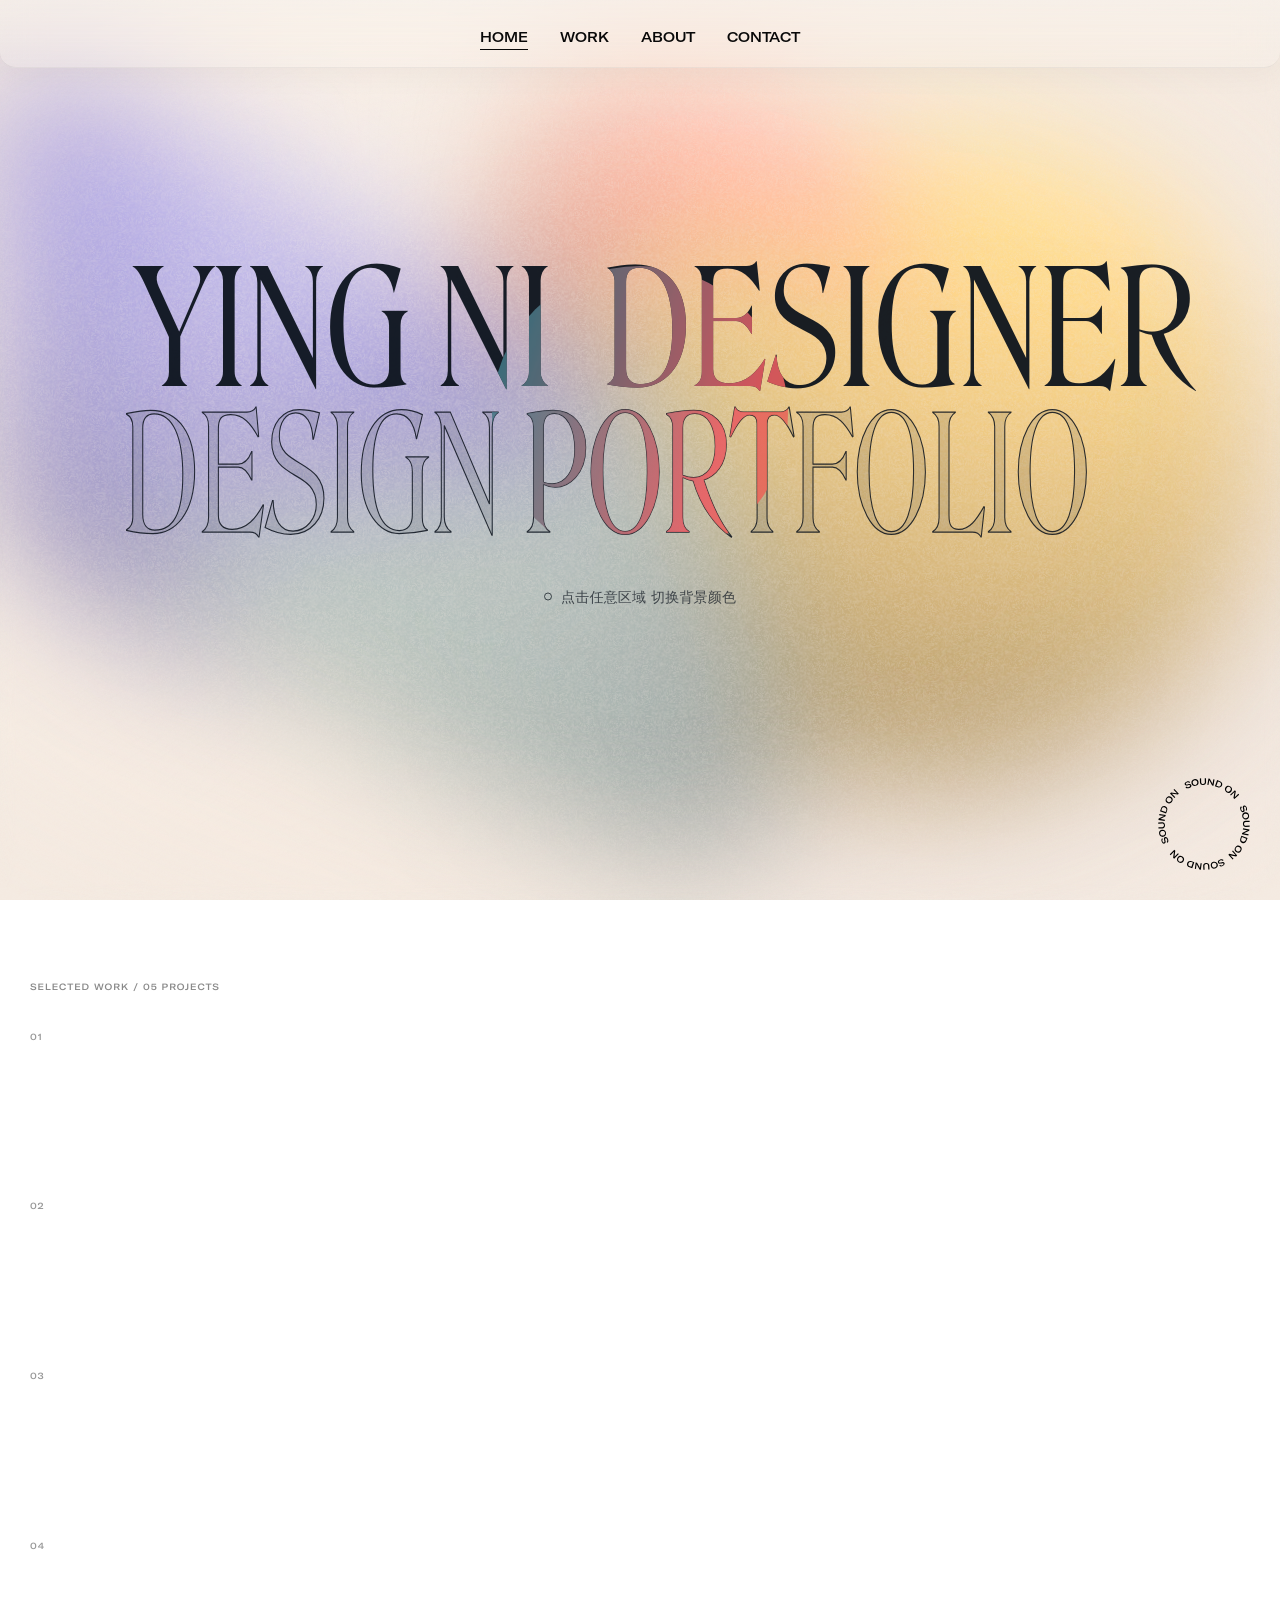
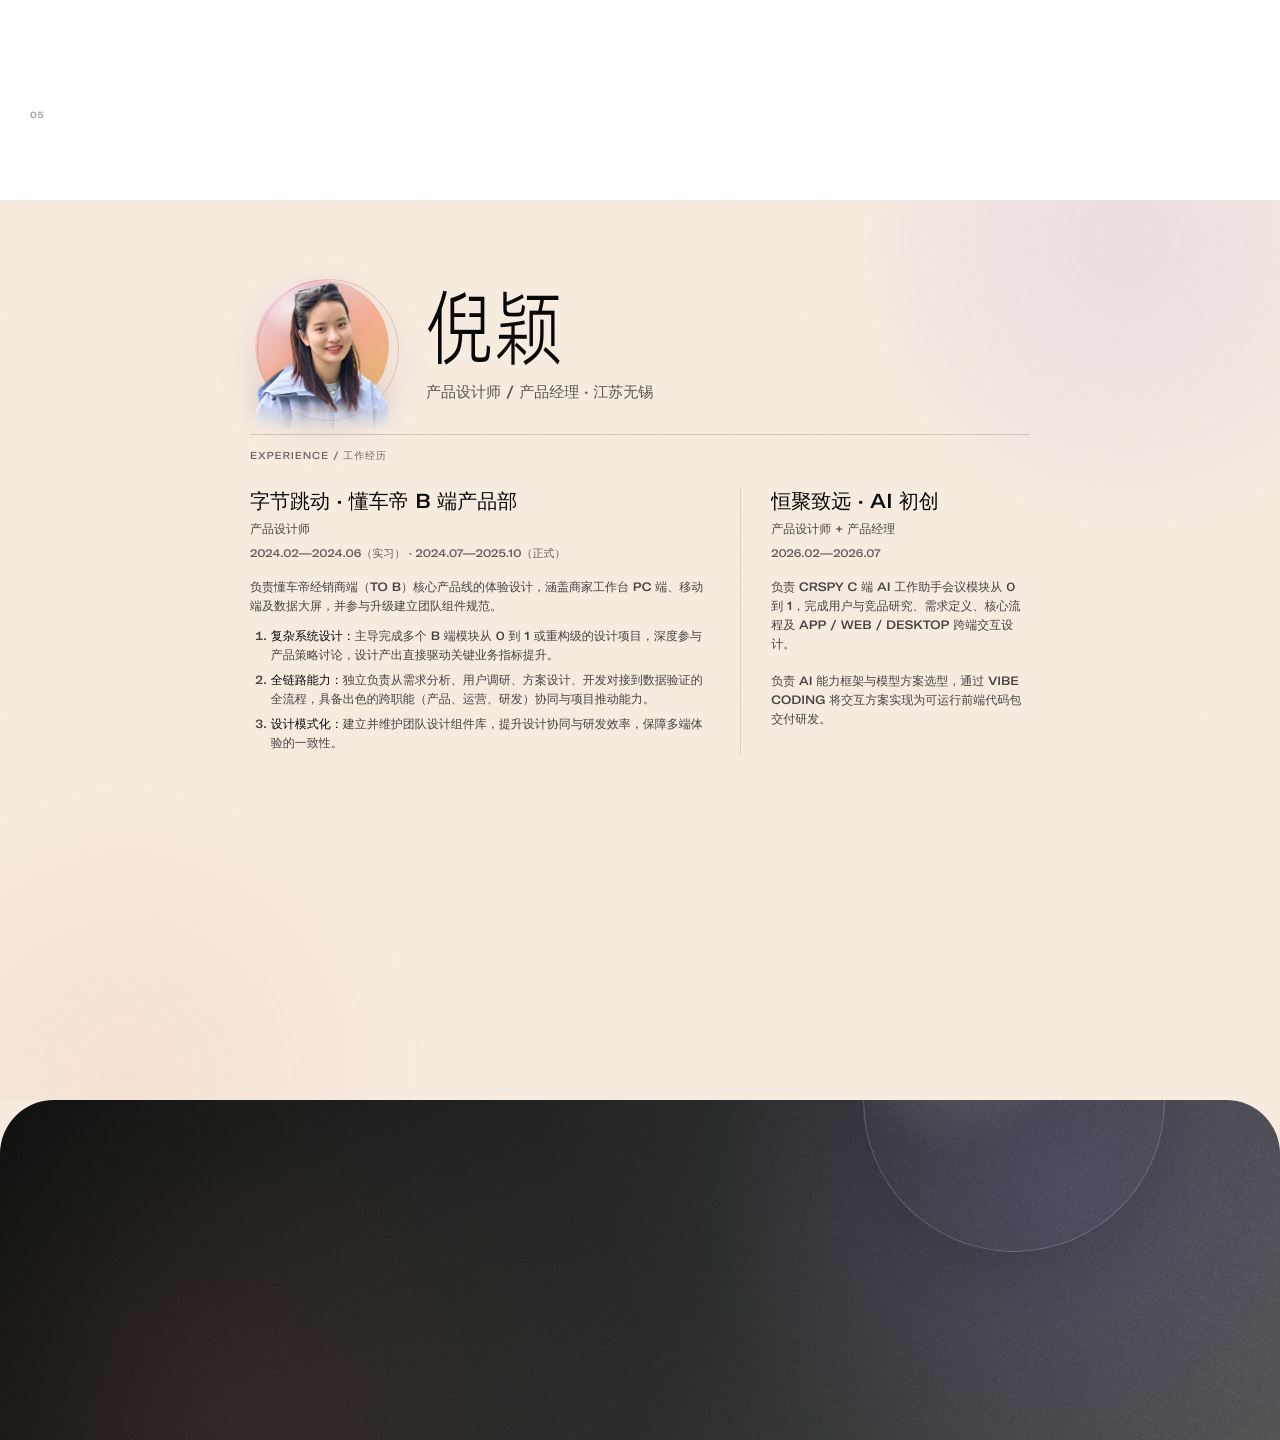
==== commit 07ed27c8: "Update contact email address" ====
--- a/index.html
+++ b/index.html
@@ -166,7 +166,7 @@
           </header>
 
           <div class="contact-details">
-            <p>邮箱地址: <a href="mailto:niniaaccd@gmail.com">niniaaccd@gmail.com</a></p>
+            <p>邮箱地址: <a href="mailto:niniaccd@gmail.com">niniaccd@gmail.com</a></p>
             <p class="contact-phone">微信/电话: <a href="tel:+8615505286572">155 0528 6572</a></p>
           </div>
 
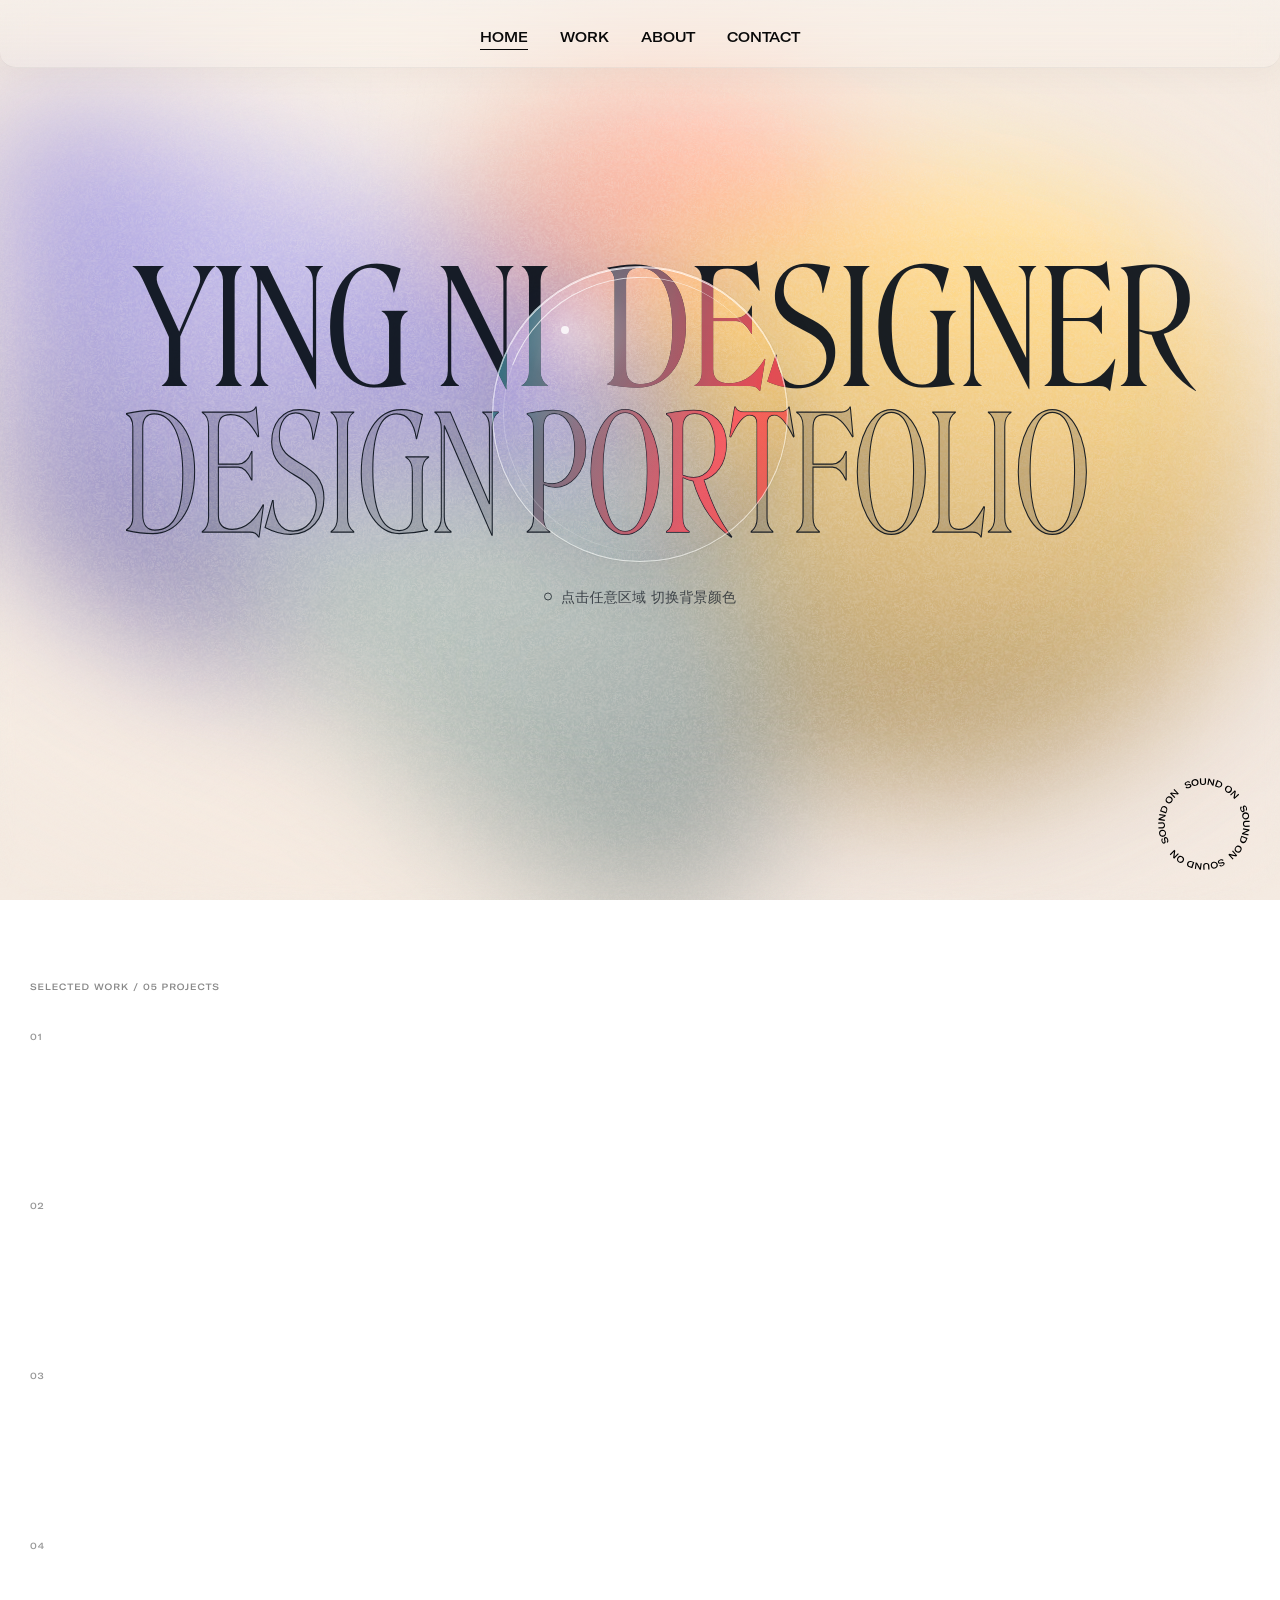
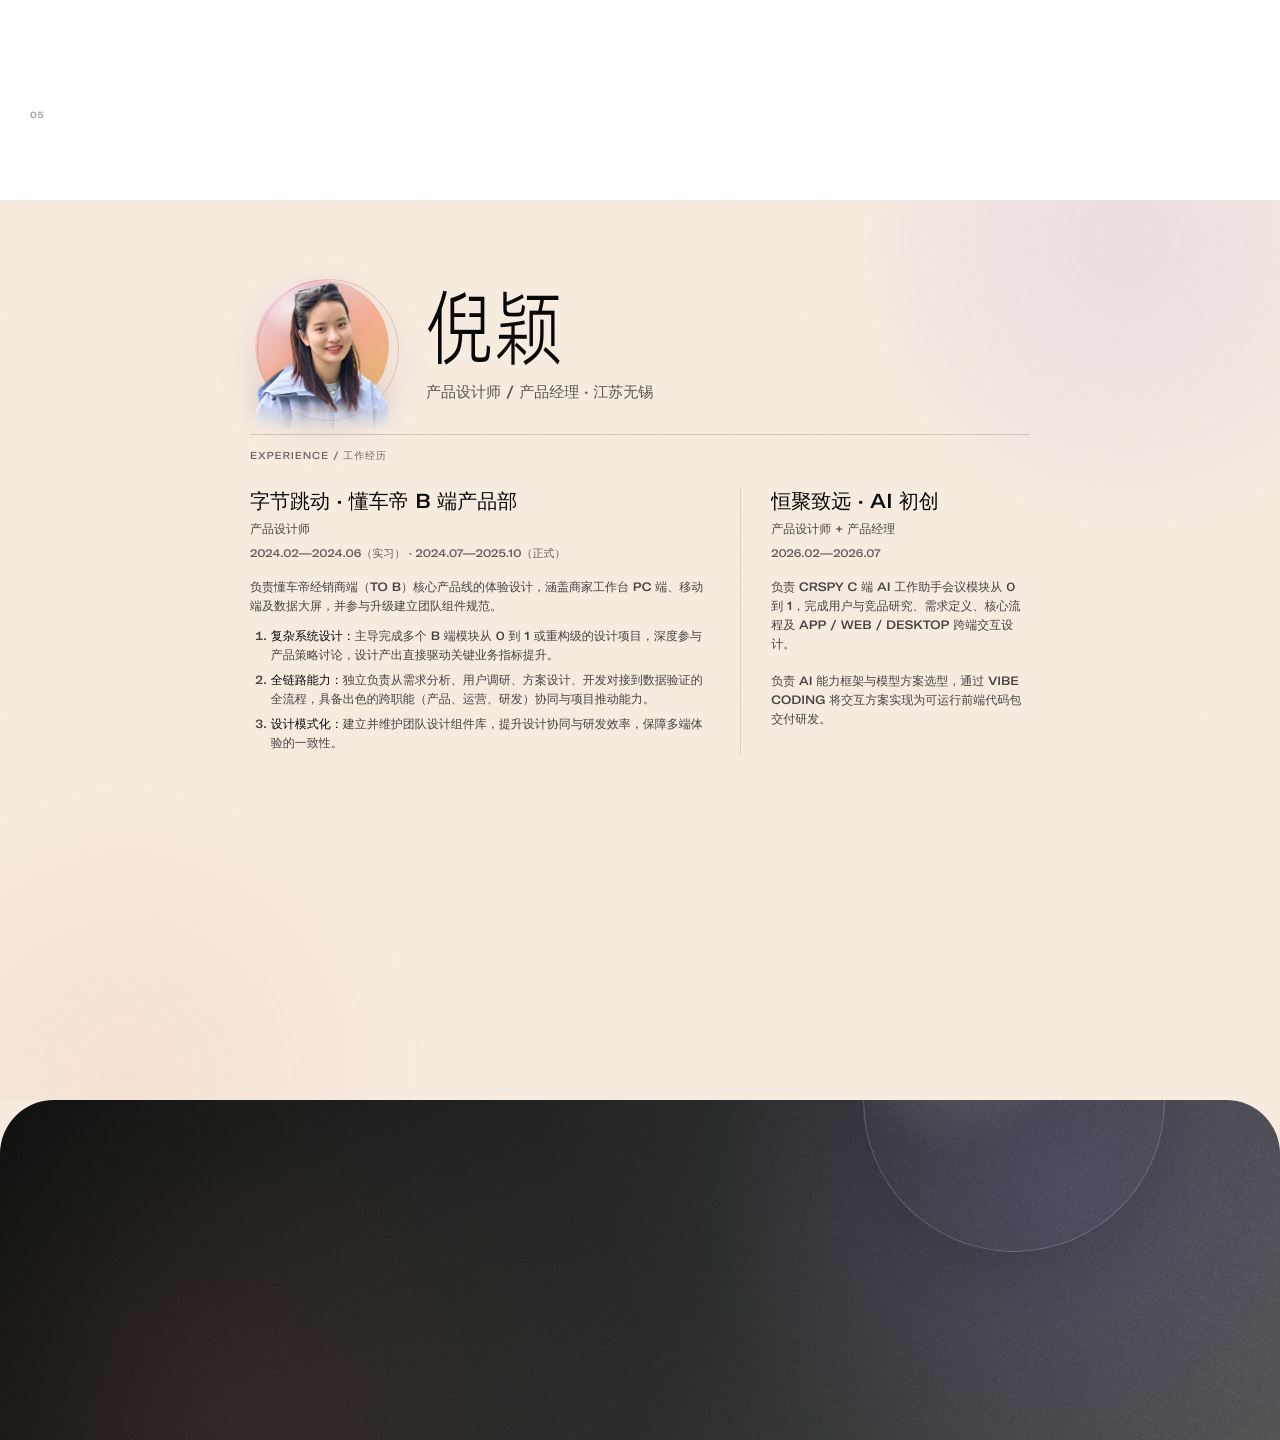
==== commit 88650a4d: "Feature AI meeting and conversational agent first" ====
--- a/index.html
+++ b/index.html
@@ -80,6 +80,13 @@
       </section>
 
       <section class="work" id="work" aria-label="精选作品">
+        <a class="work-item" href="project-crspy-meeting.html?v=20261020-2" data-project data-hover-image="reference-assets/work-fx/04X-r4.webp" data-hover-color="#e2efed" data-hover-scale="0.76">
+          <span class="work-inner">
+            <span class="work-org reveal-mask"><span>PM + UI + Vibe Coding</span></span>
+            <span class="work-title work-title-vector reveal-mask" role="img" aria-label="AI会议与对话智能体"><span aria-hidden="true"><img class="work-title-art" style="--title-art-width: 736px" src="reference-assets/img/work-title-ai-meeting-agent.svg" alt="" draggable="false" /></span></span>
+          </span>
+        </a>
+
         <a class="work-item" href="project-posting.html?v=20261020-2" data-project data-hover-image="reference-assets/work-fx/01X-r4.webp" data-hover-color="#f2e8dc" data-hover-scale="1">
           <span class="work-inner">
             <span class="work-org reveal-mask"><span>UX + UI</span></span>
@@ -98,13 +105,6 @@
           <span class="work-inner">
             <span class="work-org reveal-mask"><span>UX + UI</span></span>
             <span class="work-title work-title-vector reveal-mask" role="img" aria-label="数据产品 度量衡"><span aria-hidden="true"><img class="work-title-art" style="--title-art-width: 607px" src="reference-assets/img/metric-title-art.svg" alt="" draggable="false" /></span></span>
-          </span>
-        </a>
-
-        <a class="work-item" href="project-crspy-meeting.html?v=20261020-2" data-project data-hover-image="reference-assets/work-fx/04X-r4.webp" data-hover-color="#e2efed" data-hover-scale="0.76">
-          <span class="work-inner">
-            <span class="work-org reveal-mask"><span>PM + UI + Vibe Coding</span></span>
-            <span class="work-title work-title-vector reveal-mask" role="img" aria-label="CRSPY AI会议"><span aria-hidden="true"><img class="work-title-art" style="--title-art-width: 548px" src="reference-assets/img/work-title-crspy-meeting.svg" alt="" draggable="false" /></span></span>
           </span>
         </a>
 
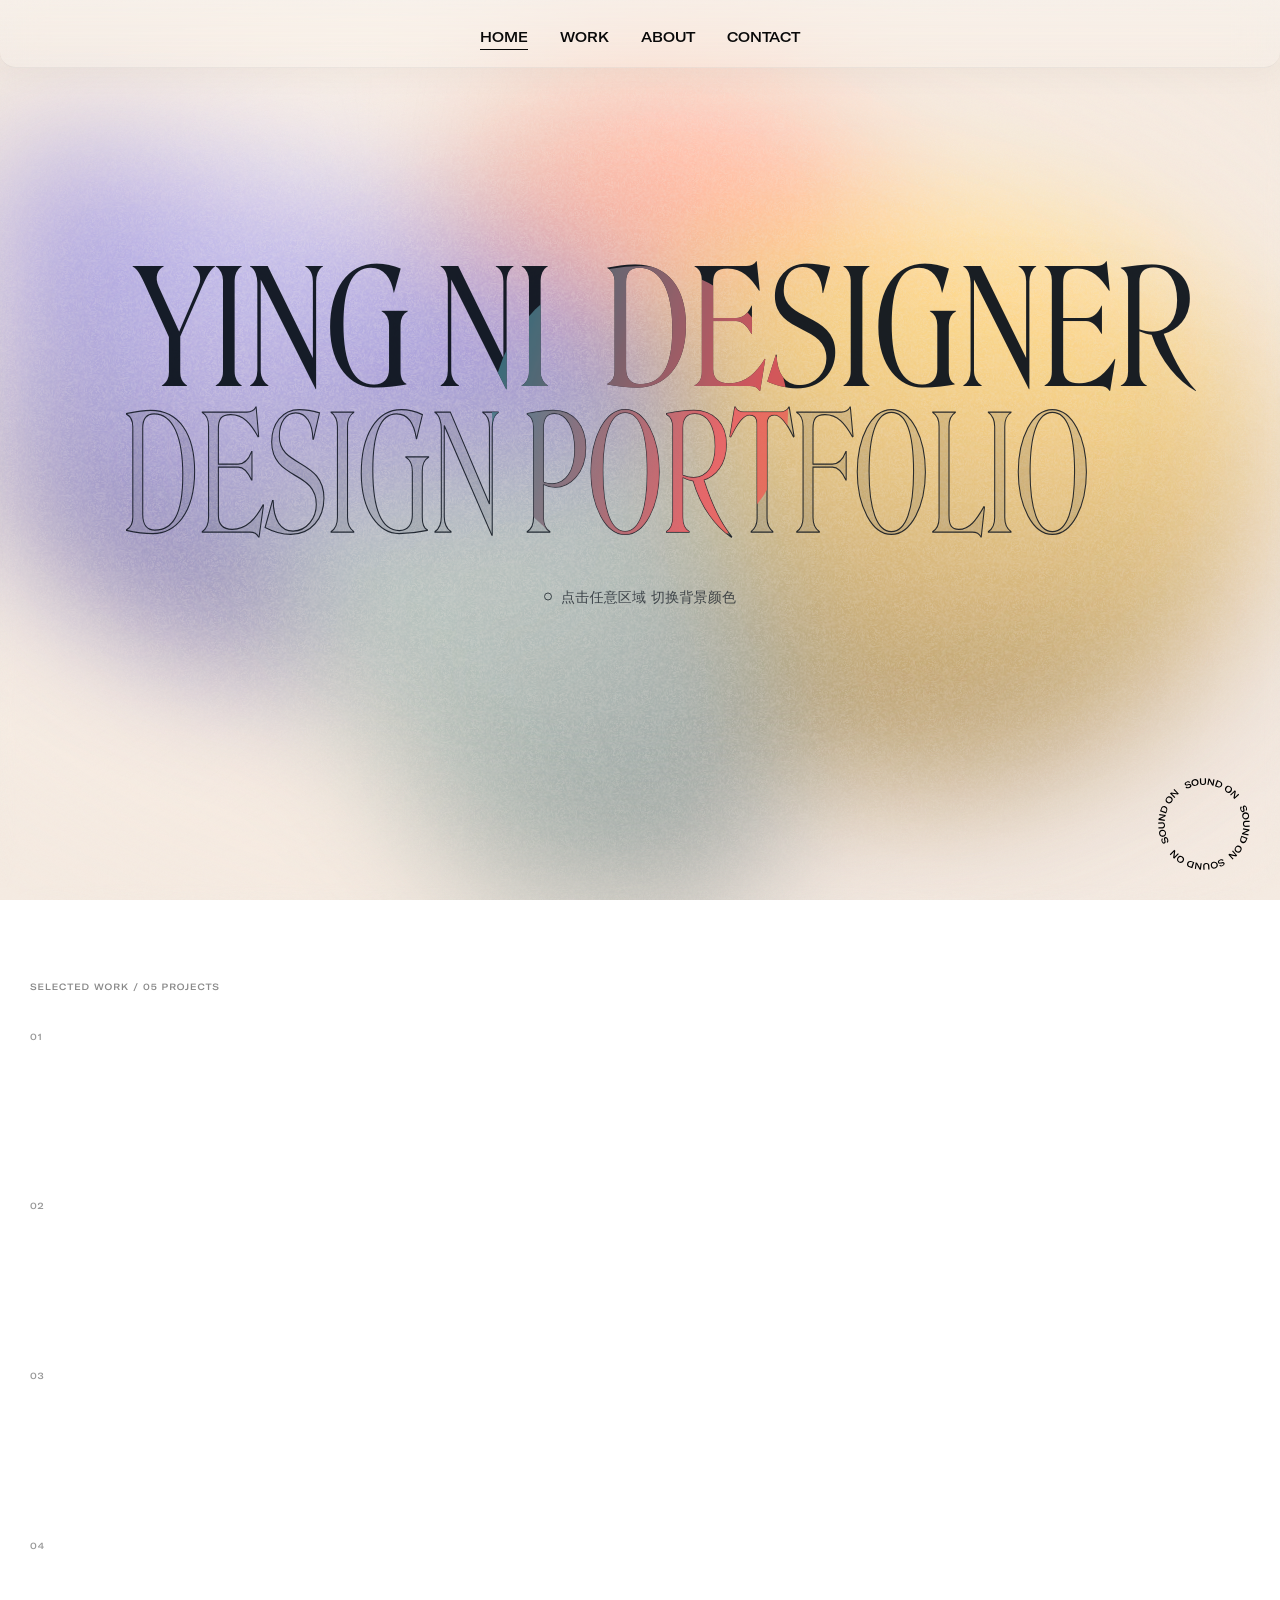
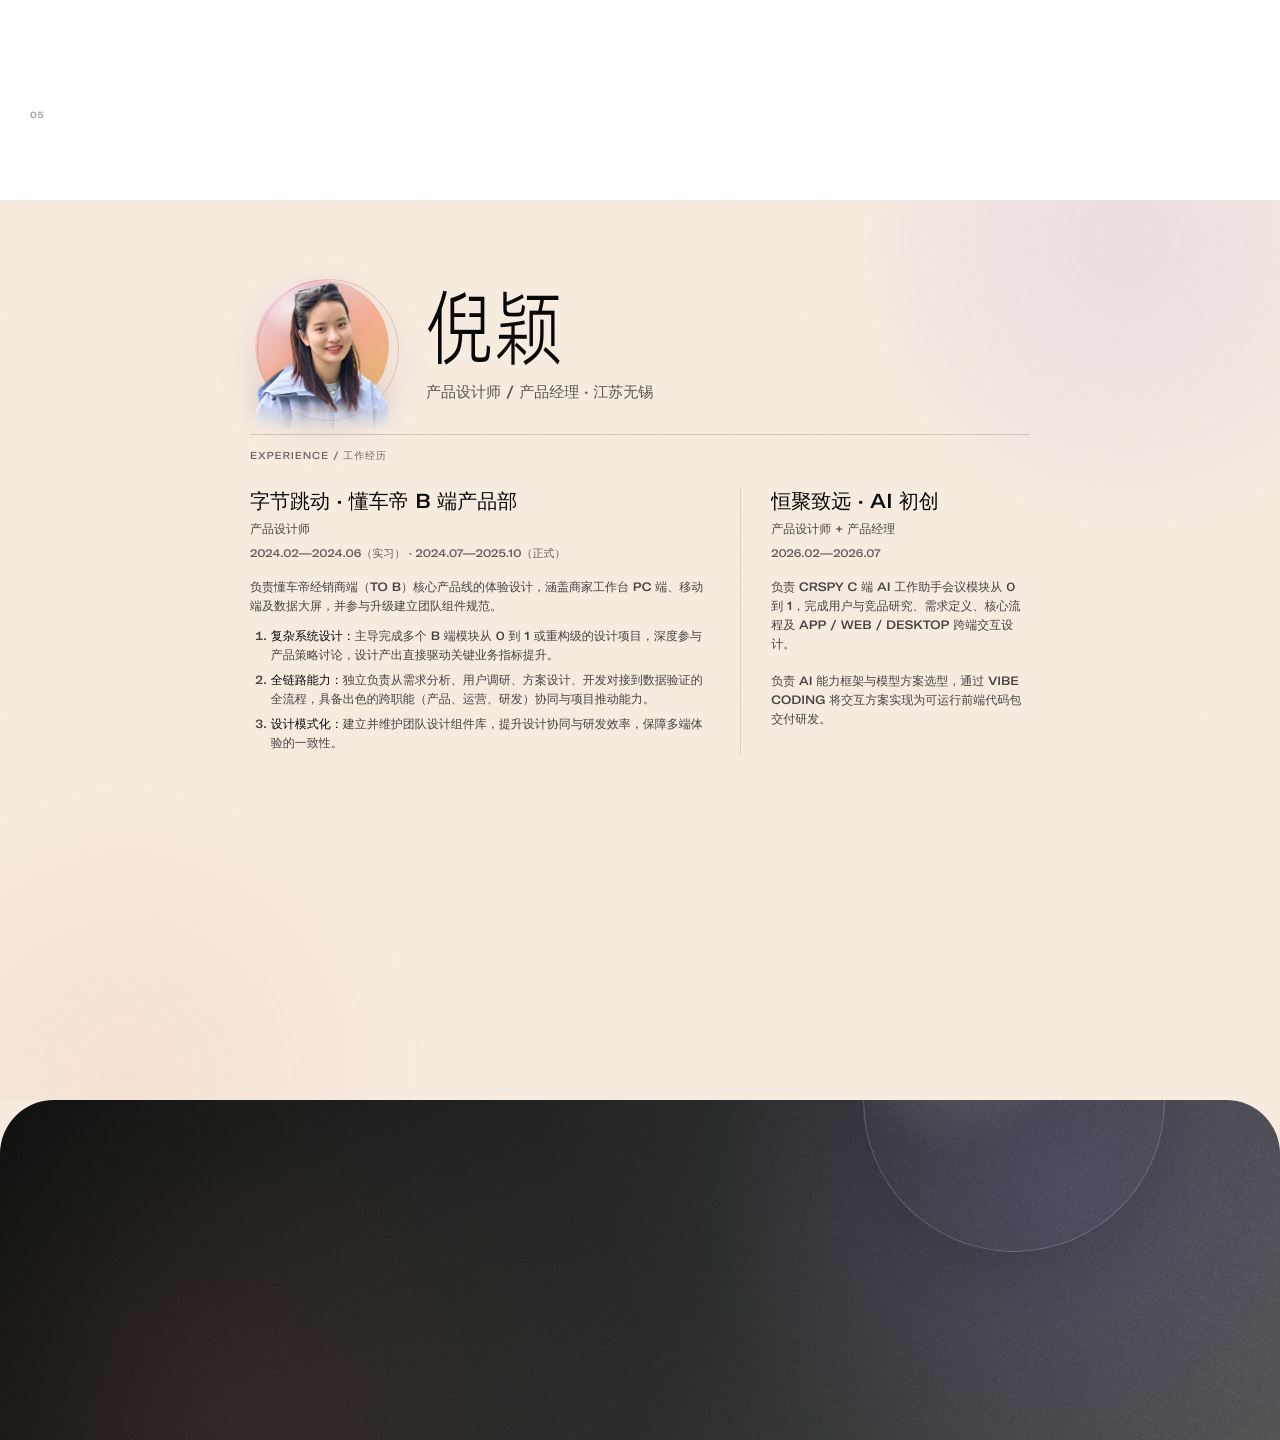
==== commit 3723d9a1: "Match AI meeting title lettering to portfolio artwork" ====
--- a/index.html
+++ b/index.html
@@ -83,7 +83,7 @@
         <a class="work-item" href="project-crspy-meeting.html?v=20261020-2" data-project data-hover-image="reference-assets/work-fx/04X-r4.webp" data-hover-color="#e2efed" data-hover-scale="0.76">
           <span class="work-inner">
             <span class="work-org reveal-mask"><span>PM + UI + Vibe Coding</span></span>
-            <span class="work-title work-title-vector reveal-mask" role="img" aria-label="AI会议与对话智能体"><span aria-hidden="true"><img class="work-title-art" style="--title-art-width: 736px" src="reference-assets/img/work-title-ai-meeting-agent.svg" alt="" draggable="false" /></span></span>
+            <span class="work-title work-title-vector reveal-mask" role="img" aria-label="AI会议与对话智能体"><span aria-hidden="true"><img class="work-title-art" style="--title-art-width: 744px" src="reference-assets/img/work-title-ai-meeting-agent.svg?v=20261126-typography" alt="" draggable="false" /></span></span>
           </span>
         </a>
 
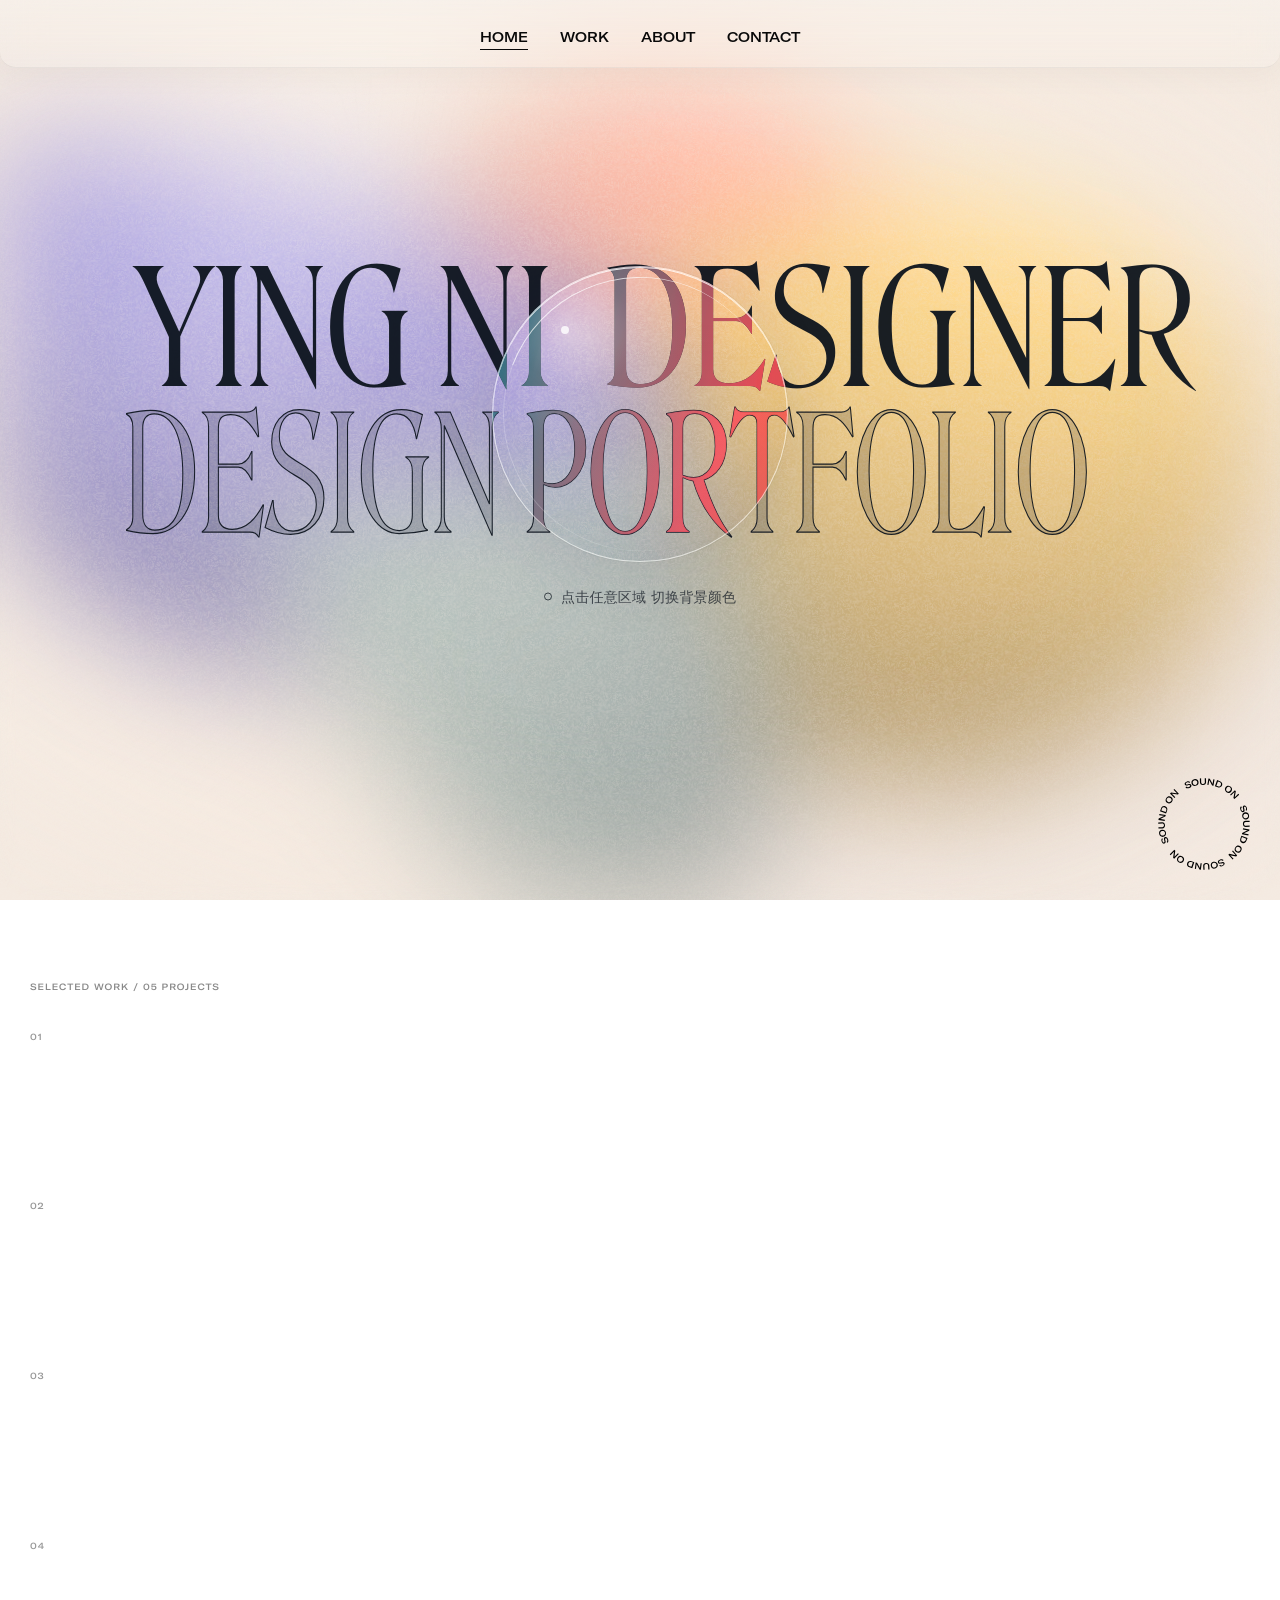
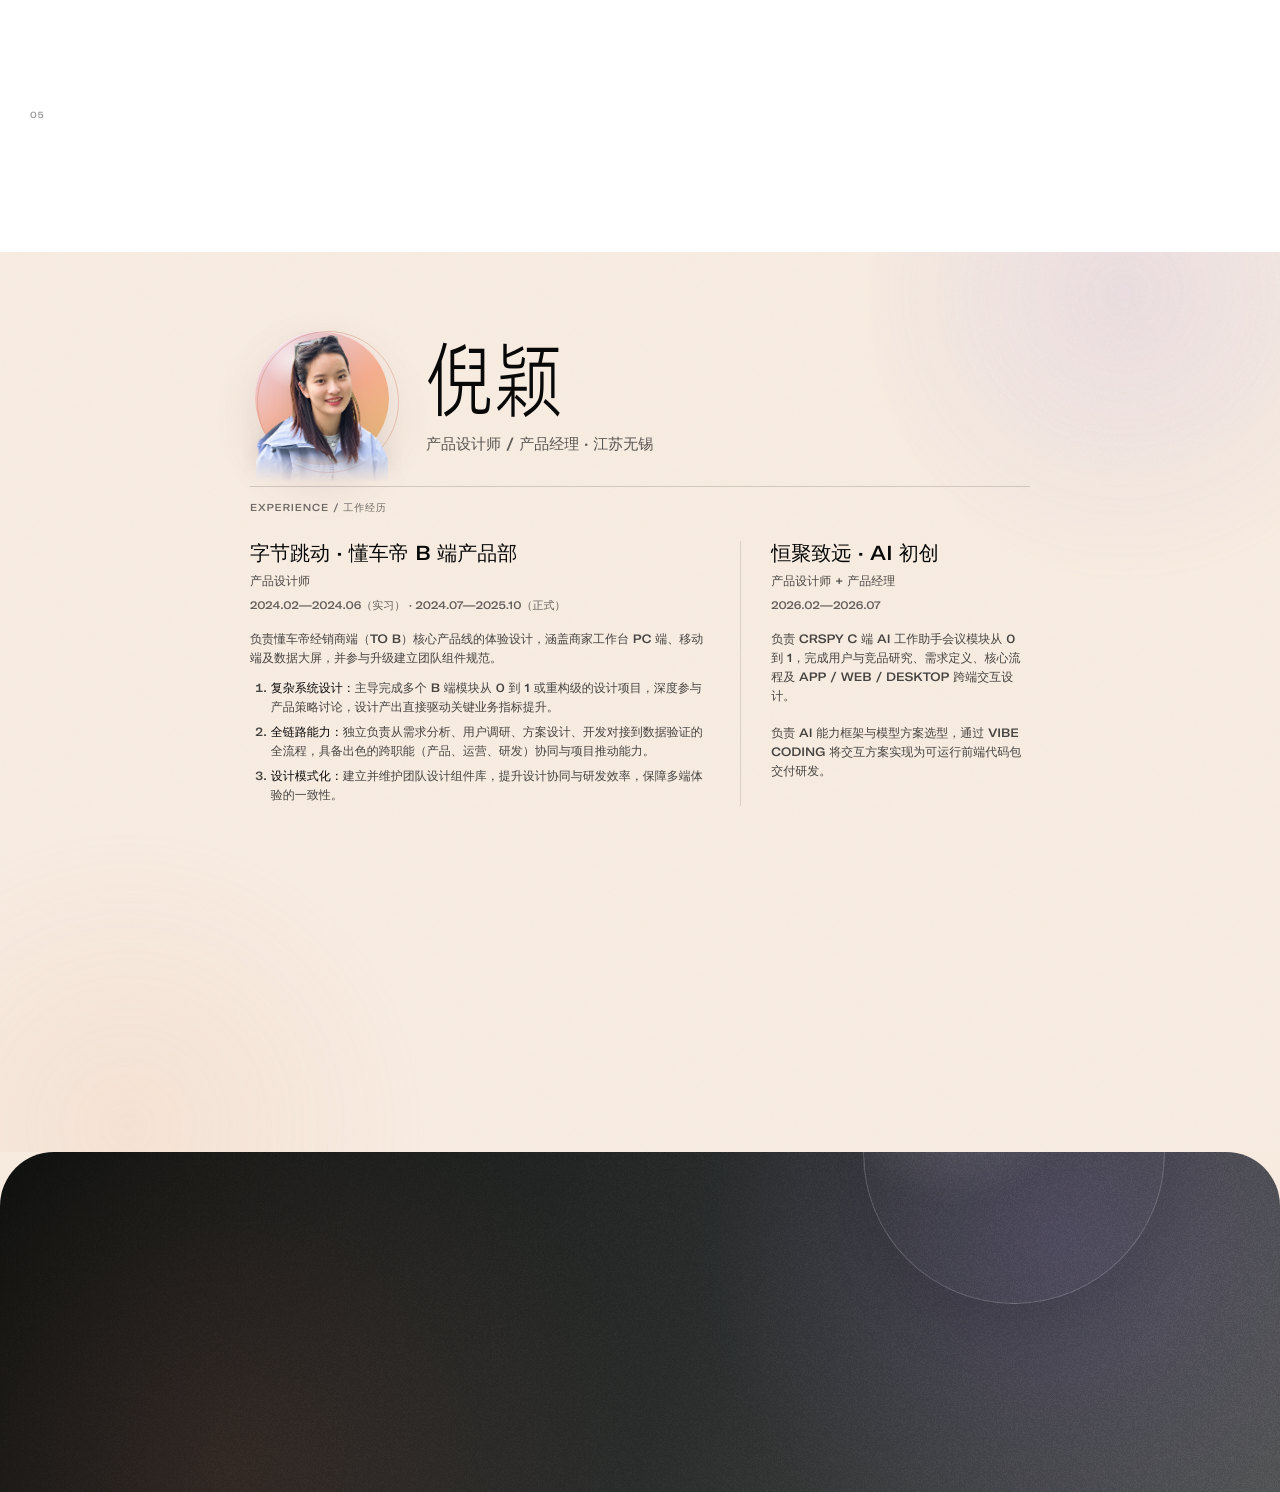
==== commit d8d31a95: "Balance top and bottom spacing in selected work" ====
--- a/index.html
+++ b/index.html
@@ -9,7 +9,7 @@
     />
     <meta name="theme-color" content="#f4eae1" />
     <title>YING NI DESIGNER — Design Portfolio</title>
-    <link rel="stylesheet" href="styles.css?v=20261021-56" />
+    <link rel="stylesheet" href="styles.css?v=20261126-work-spacing" />
     <script>document.documentElement.classList.add("js");</script>
     <script src="reference-assets/js/three.r125.min.js" defer></script>
     <script src="reference-assets/js/OBJLoader.js" defer></script>
--- a/styles.css
+++ b/styles.css
@@ -437,13 +437,14 @@
 .sound-control:focus-visible { outline: 1px solid #000; outline-offset: -7px; }
 
 .work {
+  --work-edge-space: 52px;
   counter-reset: work-index;
   position: relative;
   isolation: isolate;
   width: 100%;
-  height: 100vh;
+  height: calc(100vh + var(--work-edge-space));
   min-height: 100vh;
-  padding-top: 52px;
+  padding-block: var(--work-edge-space);
   display: flex;
   flex-direction: column;
   background: #fff;
@@ -566,7 +567,7 @@
   position: relative;
   display: block;
   width: min(780px, 75vw);
-  padding: 9px 30px 12px;
+  padding: 9px 30px;
   border-bottom: 0;
 }
 .work-scribble {
@@ -945,7 +946,7 @@
   .work-item::before { left: 18px; }
   .work-item::after { right: 18px; }
   .work-item { min-height: 0; }
-  .work-inner { width: calc(100% - 36px); padding: 7px 0 9px; }
+  .work-inner { width: calc(100% - 36px); padding: 7px 0; }
   .work-org { height: 10px; margin-bottom: 7px; font-size: 8px; line-height: 9px; }
   .work-title { font-size: 56px; line-height: 1; }
   .work-title-vector { font-size: 56px; }
